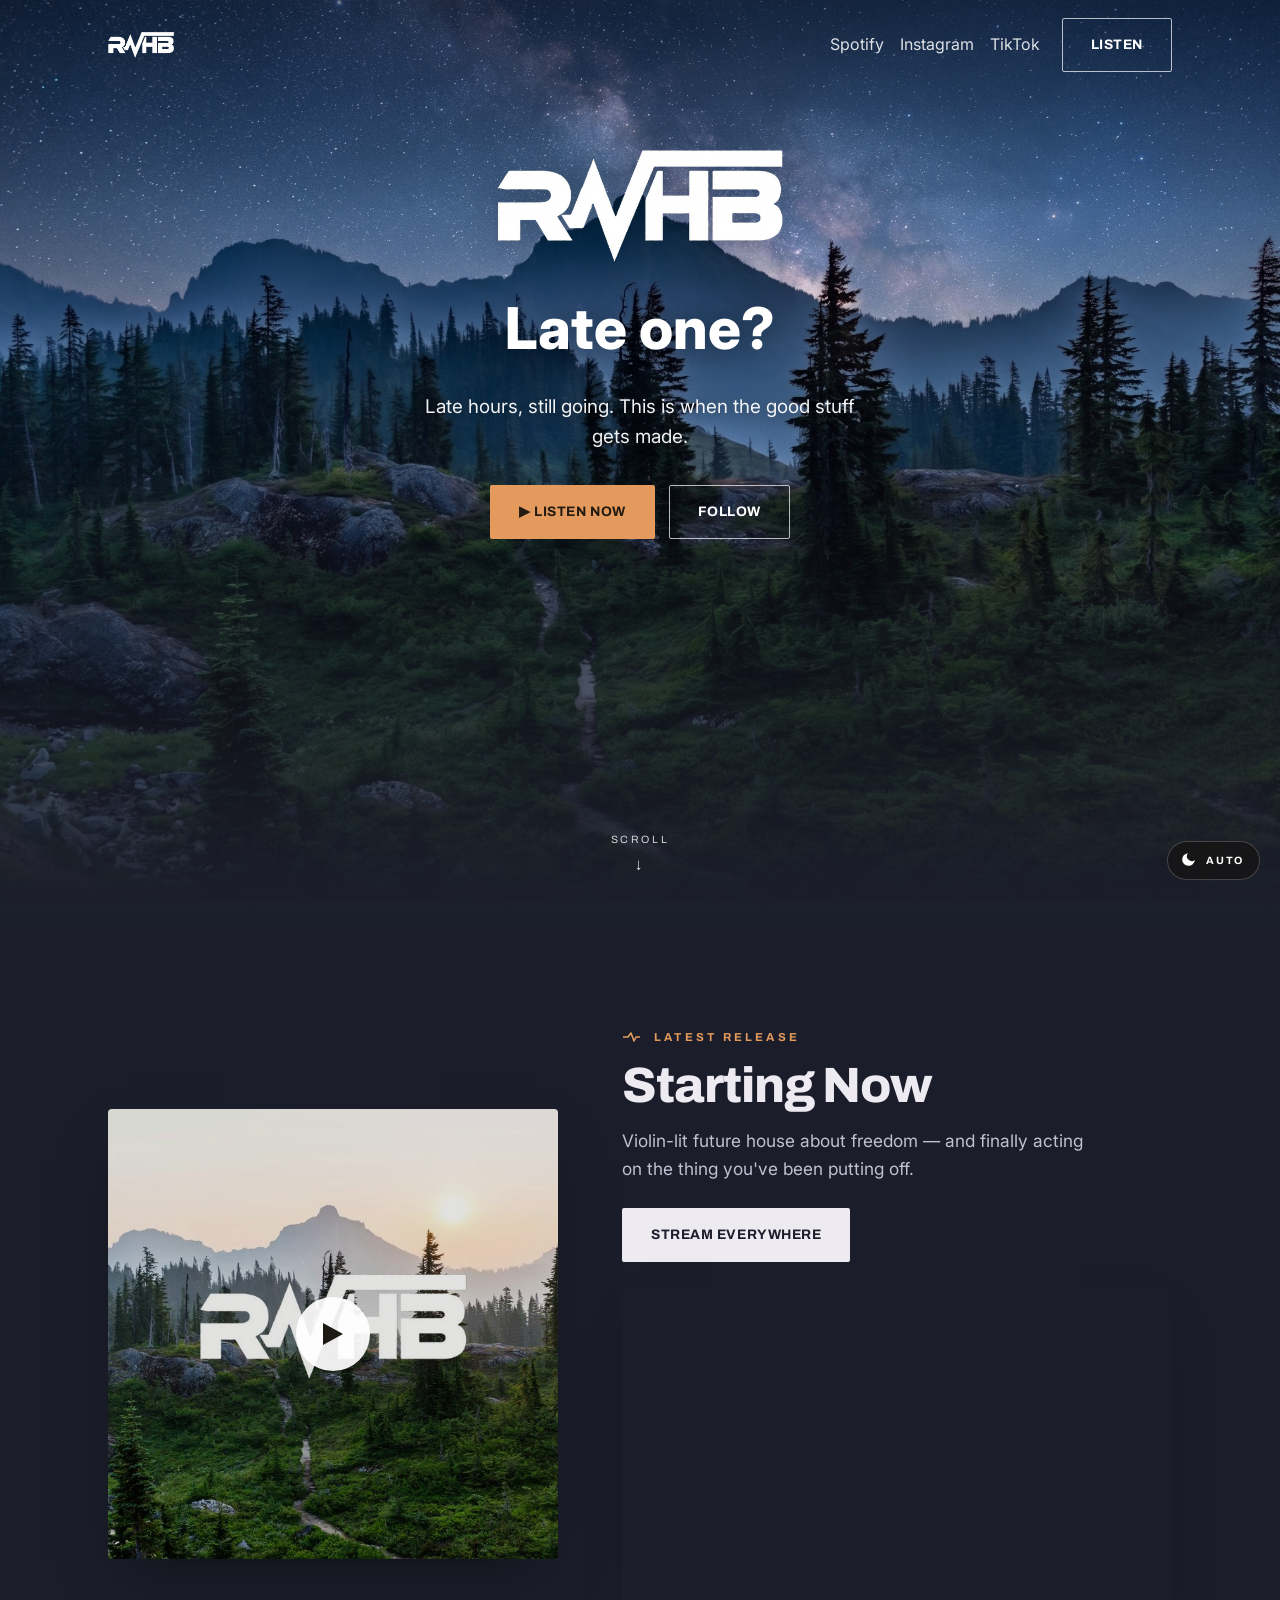
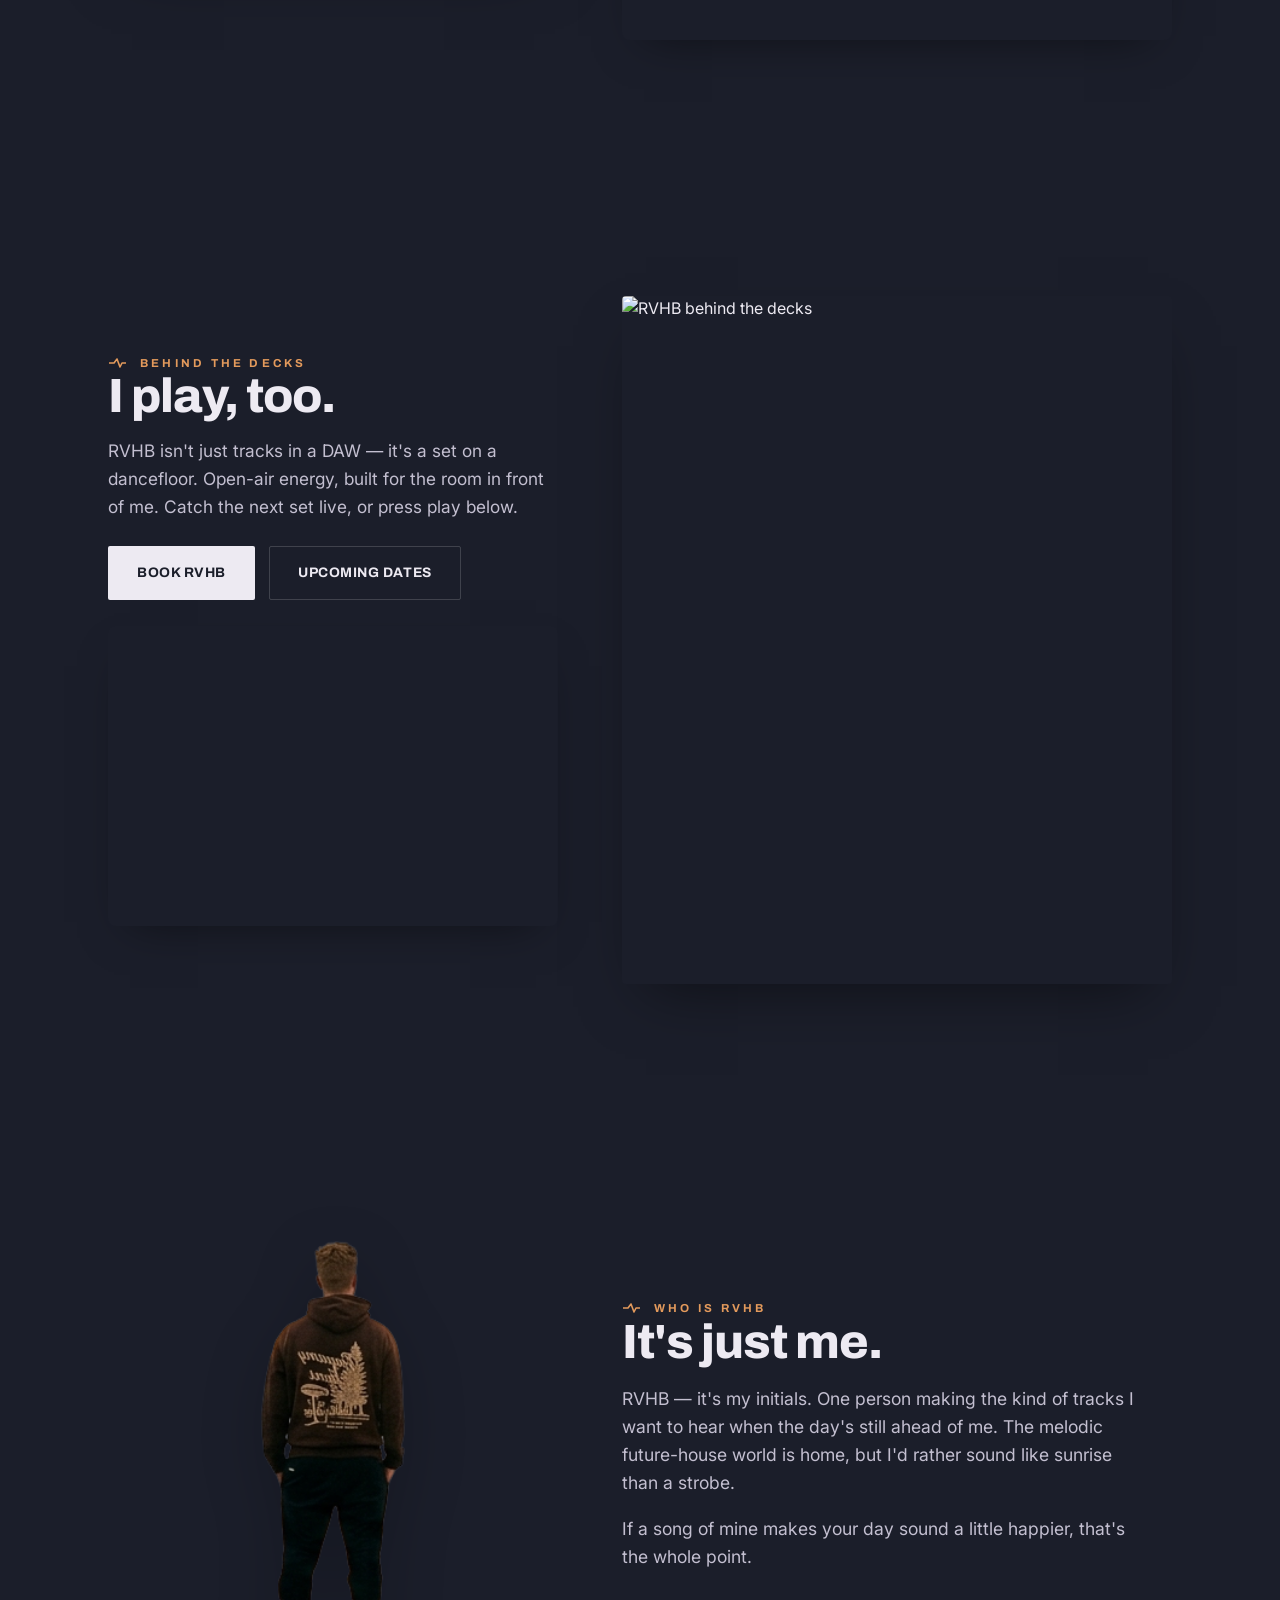
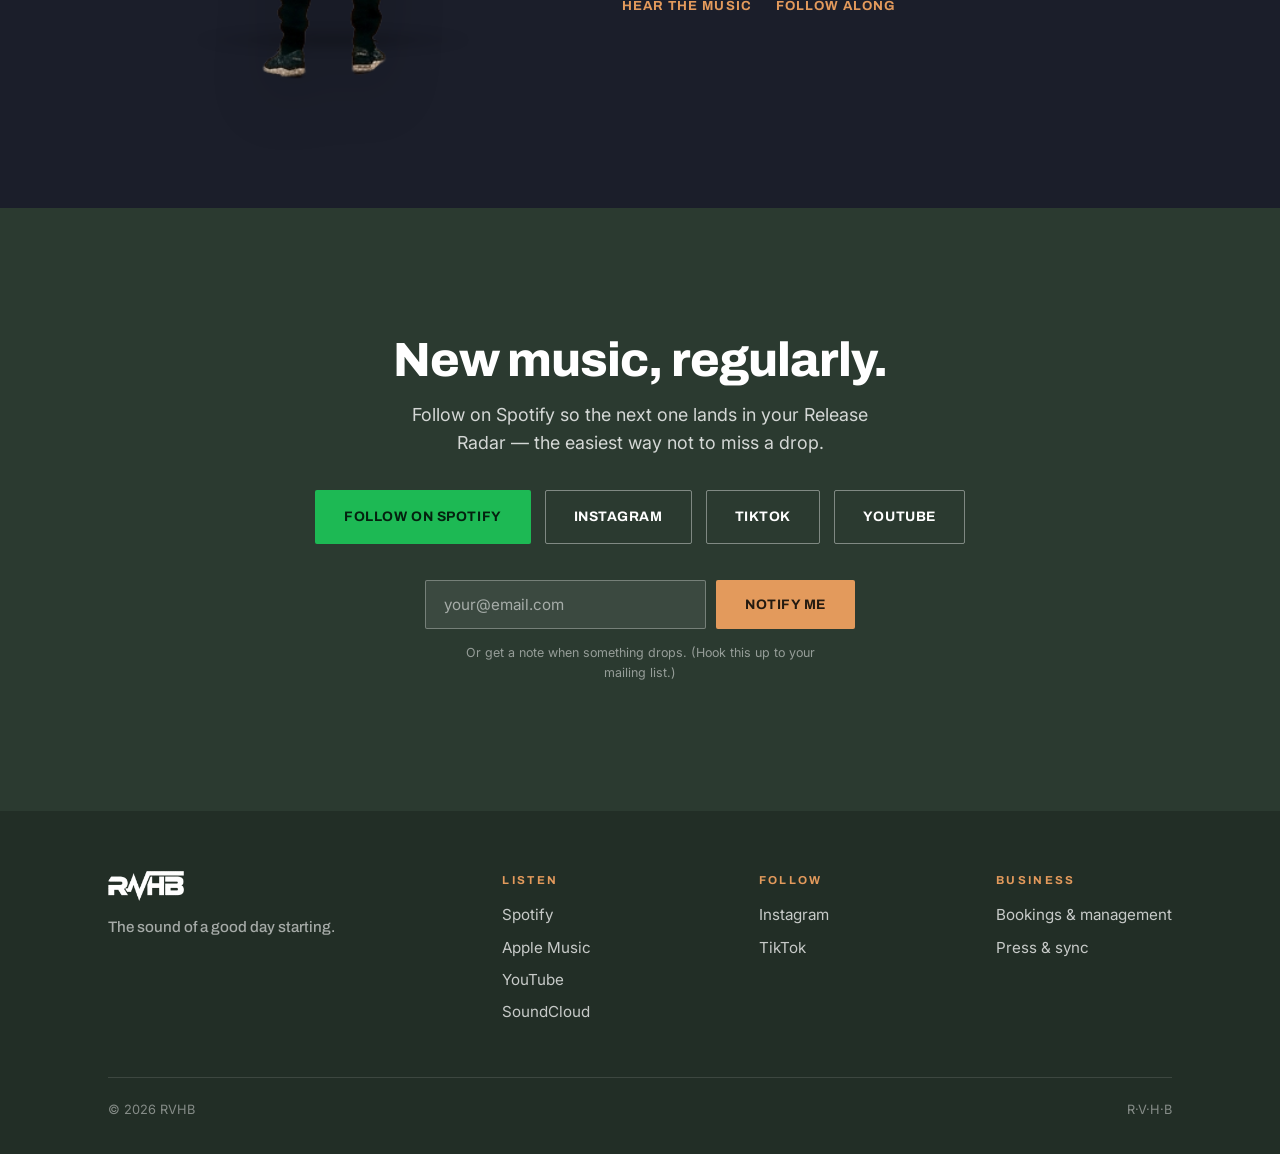
==== index.html @ 2416e00a "Update index.html" ====
<!DOCTYPE html>
<html lang="en" data-phase="morning">
<head>
<meta charset="UTF-8">
<meta name="viewport" content="width=device-width, initial-scale=1.0">
<title>RVHB — The sound of a good day starting</title>
<meta name="description" content="RVHB — bright, melodic future house. The sound of a good day starting.">
<!--
  ===========================================================================
  RVHB — time-of-day aware landing page.
  The WHOLE page (background, text, accents, panels) shifts with the visitor's
  local hour: morning / day / evening / night. Same identity, shifting light.

  >>> YOUR BACKGROUNDS <<<
  The four hero photos are plain files next to this index.html:
      bg-morning.jpg   bg-day.jpg   bg-evening.jpg   bg-night.jpg
  Just overwrite those four files with your own — no code editing needed.
  Tip: match each photo's mood to its time (morning = bright/warm ...
  night = actually dark), so the page palette fits the image.

  Manual preview: the sun/moon button (bottom-right) cycles all four states.
  ===========================================================================
-->
<link rel="preconnect" href="https://fonts.googleapis.com">
<link rel="preconnect" href="https://fonts.gstatic.com" crossorigin>
<link href="https://fonts.googleapis.com/css2?family=Archivo:wght@400;500;600;700;800;900&family=Inter:wght@400;500;600&display=swap" rel="stylesheet">
<style>
:root{
  --maxw:1120px; --ease:cubic-bezier(.2,.7,.2,1);
  --forest:#2B3A30; --forest-deep:#222E26; --white:#fff;
}
/* ===== PHASE THEME TOKENS (whole-page) ===== */
html[data-phase="morning"]{
  --bg:#F4EDE3;--bg-top:#F8E6D4;--text:#1C1812;--text-soft:#4a3f33;--muted:#6E6256;
  --accent:#DD8442;--accent-deep:#C56F30;--surface:rgba(255,255,255,.5);--border:rgba(110,98,86,.4);
  --nav-rgb:244,237,227;--hero-ov-top:rgba(15,12,10,.44);}
html[data-phase="day"]{
  --bg:#F1F2ED;--bg-top:#E7F0F2;--text:#18201C;--text-soft:#3c4a40;--muted:#5f6b62;
  --accent:#D98235;--accent-deep:#B96C28;--surface:rgba(255,255,255,.55);--border:rgba(80,100,88,.35);
  --nav-rgb:241,242,237;--hero-ov-top:rgba(12,20,24,.4);}
html[data-phase="evening"]{
  --bg:#F4E7D6;--bg-top:#F7DAC0;--text:#231811;--text-soft:#5a4433;--muted:#7a6450;
  --accent:#D5793A;--accent-deep:#B85F26;--surface:rgba(255,250,244,.5);--border:rgba(120,90,60,.4);
  --nav-rgb:244,231,214;--hero-ov-top:rgba(40,20,8,.42);}
html[data-phase="night"]{
  --bg:#1B1E2A;--bg-top:#242840;--text:#EDEAF2;--text-soft:#C3BFD0;--muted:#8F8AA0;
  --accent:#E39A5C;--accent-deep:#E39A5C;--surface:rgba(255,255,255,.06);--border:rgba(255,255,255,.16);
  --nav-rgb:22,25,36;--hero-ov-top:rgba(8,9,20,.52);}

*{box-sizing:border-box;margin:0;padding:0}
html{scroll-behavior:smooth}
body{font-family:'Inter',system-ui,sans-serif;color:var(--text);
  background:linear-gradient(180deg,var(--bg-top) 0%,var(--bg) 22%,var(--bg) 100%);
  transition:background .7s var(--ease),color .7s var(--ease);line-height:1.6;-webkit-font-smoothing:antialiased;overflow-x:hidden}
h1,h2,h3,.display{font-family:'Archivo',sans-serif;letter-spacing:-.02em;line-height:1.02;color:var(--text);transition:color .7s var(--ease)}
a{color:inherit;text-decoration:none} img{display:block;max-width:100%}
.wrap{max-width:var(--maxw);margin:0 auto;padding:0 28px}
.eyebrow{font-family:'Archivo';font-weight:700;font-size:.72rem;letter-spacing:.28em;text-transform:uppercase;
  color:var(--accent-deep);display:flex;align-items:center;gap:10px;transition:color .7s}
.eyebrow svg path{stroke:var(--accent-deep);transition:stroke .7s}
.btn{display:inline-flex;align-items:center;gap:9px;font-family:'Archivo';font-weight:700;font-size:.86rem;
  letter-spacing:.04em;text-transform:uppercase;padding:15px 28px;border-radius:2px;border:1.5px solid transparent;
  cursor:pointer;transition:.25s var(--ease);white-space:nowrap}
.btn-primary{background:var(--accent);color:#231a10}
.btn-primary:hover{background:var(--accent-deep);transform:translateY(-2px)}
.btn-ghost{background:transparent;border-color:rgba(255,255,255,.7);color:#fff}
.btn-ghost:hover{background:rgba(255,255,255,.14);border-color:#fff}
.btn-ink{background:var(--text);color:var(--bg);transition:.25s var(--ease),background .7s,color .7s}
.btn-ink:hover{transform:translateY(-2px);opacity:.9}
a:focus-visible,button:focus-visible{outline:3px solid var(--accent);outline-offset:3px}

/* NAV */
header{position:fixed;top:0;left:0;right:0;z-index:50;transition:.35s var(--ease)}
header .navwrap{max-width:var(--maxw);margin:0 auto;padding:18px 28px;display:flex;align-items:center;justify-content:space-between}
header.scrolled{background:rgba(var(--nav-rgb),.92);backdrop-filter:blur(10px);box-shadow:0 1px 0 rgba(0,0,0,.08)}
.nav-logo{height:26px;width:auto} .nav-logo.dark{display:none}
header.scrolled .nav-logo.light{display:none} header.scrolled .nav-logo.dark{display:block}
html[data-phase="night"] header.scrolled .nav-logo.light{display:block}
html[data-phase="night"] header.scrolled .nav-logo.dark{display:none}
.nav-right{display:flex;align-items:center;gap:22px}
.nav-social{display:flex;gap:16px}
.nav-social a{color:#fff;opacity:.85;transition:.2s} header.scrolled .nav-social a{color:var(--text)}
.nav-social a:hover{opacity:1;color:var(--accent)}
header.scrolled .btn-ghost{border-color:var(--text);color:var(--text)}
header.scrolled .btn-ghost:hover{background:var(--text);color:var(--bg)}

/* HERO */
.hero{position:relative;min-height:100svh;display:flex;flex-direction:column;align-items:center;justify-content:flex-start;text-align:center;overflow:hidden}
.hero-photo{position:absolute;inset:0;background-size:cover;background-position:center 46%;z-index:0;transition:opacity .6s var(--ease)}
.hero-overlay{position:absolute;inset:0;z-index:1;transition:background .7s var(--ease);
  background:linear-gradient(180deg,var(--hero-ov-top) 0%,rgba(0,0,0,.05) 24%,rgba(0,0,0,0) 50%,var(--bg) 100%)}
.hero-inner{position:relative;z-index:2;margin-top:clamp(150px,11vh,146px);padding:0 24px;transform:translateY(18px);opacity:0;animation:rise 1s var(--ease) .15s forwards}
.hero-logo{height:clamp(56px,10.5vw,112px);width:auto;margin:0 auto 20px;filter:drop-shadow(0 6px 24px rgba(0,0,0,.35))}
.greet{color:#fff;font-weight:800;font-size:clamp(1.9rem,5.4vw,3.6rem);text-shadow:0 4px 30px rgba(0,0,0,.45);max-width:18ch;margin:0 auto}
.hero h1{color:#fff;font-weight:800;font-size:clamp(1.9rem,5.4vw,3.6rem);text-shadow:0 4px 30px rgba(0,0,0,.45);max-width:18ch;margin:0 auto}
.hero p.sub{color:rgba(255,255,255,.94);font-size:clamp(1rem,1.7vw,1.18rem);margin:18px auto 0;max-width:36ch;text-shadow:0 2px 16px rgba(0,0,0,.55);min-height:1.6em;transition:opacity .4s}
.hero-cta{display:flex;gap:14px;justify-content:center;flex-wrap:wrap;margin-top:32px}
.hero .btn-primary{color:#231a10}
.scrollcue{position:absolute;bottom:26px;left:50%;transform:translateX(-50%);z-index:2;color:rgba(255,255,255,.8);font-family:'Archivo';font-size:.66rem;letter-spacing:.25em;text-transform:uppercase;display:flex;flex-direction:column;align-items:center;gap:8px;animation:bob 2.4s ease-in-out infinite}
@keyframes rise{to{transform:none;opacity:1}}
@keyframes bob{0%,100%{transform:translateX(-50%) translateY(0)}50%{transform:translateX(-50%) translateY(7px)}}

/* PHASE TOGGLE */
.phase-toggle{position:fixed;right:20px;bottom:20px;z-index:60;display:flex;align-items:center;gap:9px;background:rgba(20,18,14,.6);backdrop-filter:blur(8px);color:#fff;border:1px solid rgba(255,255,255,.2);border-radius:999px;padding:9px 15px 9px 12px;font-family:'Archivo';font-weight:700;font-size:.66rem;letter-spacing:.16em;text-transform:uppercase;cursor:pointer;transition:.25s var(--ease)}
.phase-toggle:hover{background:rgba(20,18,14,.82);transform:translateY(-2px)}
.phase-toggle svg{width:17px;height:17px}

/* SECTIONS */
.section{padding:clamp(74px,11vw,128px) 0}
.reveal{opacity:0;transform:translateY(26px);transition:.7s var(--ease)} .reveal.in{opacity:1;transform:none}
.ridge{display:block;width:160px;height:24px;margin:34px auto 0} .ridge path{fill:none;stroke:var(--accent);stroke-width:2;stroke-linejoin:round;stroke-linecap:round;transition:stroke .7s}

.split{display:grid;grid-template-columns:minmax(0,.9fr) minmax(0,1.1fr);gap:clamp(34px,5vw,64px);align-items:center}
.media{position:relative;border-radius:4px;overflow:hidden;box-shadow:0 26px 60px -24px rgba(0,0,0,.5);aspect-ratio:1}
.media img{width:100%;height:100%;object-fit:cover}
.play{position:absolute;inset:0;display:flex;align-items:center;justify-content:center;background:rgba(20,16,12,.12);transition:.3s;cursor:pointer}
.play:hover{background:rgba(20,16,12,.28)}
.play span{width:74px;height:74px;border-radius:50%;background:rgba(255,255,255,.92);display:flex;align-items:center;justify-content:center;transition:.3s}
.play:hover span{transform:scale(1.08)}
.info h3{font-weight:800;font-size:clamp(2rem,4.6vw,3.1rem);margin-top:14px}
.info h2{font-weight:800;font-size:clamp(2rem,4.4vw,3rem)}
.info .desc{color:var(--text-soft);font-size:1.08rem;margin:16px 0 26px;max-width:44ch;transition:color .7s}
.info .actions{display:flex;gap:14px;flex-wrap:wrap}
.embed{margin-top:26px;border-radius:8px;overflow:hidden;box-shadow:0 18px 44px -22px rgba(0,0,0,.5)}
.embed iframe{display:block;width:100%;border:0}

.world{text-align:center;max-width:760px;margin:0 auto}
.world h2{font-weight:800;font-size:clamp(2rem,5vw,3.4rem);margin:16px 0 22px}
.world p{font-size:clamp(1.05rem,1.9vw,1.3rem);color:var(--text-soft);max-width:54ch;margin:0 auto;transition:color .7s}

.about-fig{position:relative;display:flex;justify-content:center}
.about-fig::after{content:"";position:absolute;bottom:6%;left:50%;transform:translateX(-50%);width:62%;height:26px;background:radial-gradient(ellipse,rgba(0,0,0,.22),transparent 70%);filter:blur(4px)}
.about-fig img{height:clamp(300px,40vw,440px);width:auto;position:relative;z-index:1;filter:drop-shadow(0 18px 30px rgba(0,0,0,.2))}
.about-text h2{font-weight:800;font-size:clamp(2rem,4.4vw,3rem)}
.about-text p{color:var(--text-soft);font-size:1.1rem;margin-top:18px;max-width:48ch;transition:color .7s}
.inline-links{margin-top:24px;display:flex;gap:24px;font-family:'Archivo';font-weight:700;font-size:.82rem;text-transform:uppercase;letter-spacing:.08em}
.inline-links a{color:var(--accent-deep);border-bottom:2px solid transparent;padding-bottom:2px;transition:.2s}
.inline-links a:hover{border-color:var(--accent-deep)}

.follow{background:var(--forest);color:#fff;text-align:center}
.follow h2{color:#fff;font-weight:800;font-size:clamp(2rem,4.6vw,3rem)}
.follow p{color:rgba(255,255,255,.8);font-size:1.12rem;margin:16px auto 0;max-width:44ch}
.follow-row{display:flex;gap:14px;justify-content:center;flex-wrap:wrap;margin-top:32px}
.btn-spotify{background:#1DB954;color:#04210f}.btn-spotify:hover{background:#1ed760;transform:translateY(-2px)}
.btn-social{background:transparent;border:1.5px solid rgba(255,255,255,.4);color:#fff}.btn-social:hover{border-color:#fff;background:rgba(255,255,255,.1)}
.emailform{display:flex;gap:10px;max-width:430px;margin:36px auto 0;flex-wrap:wrap;justify-content:center}
.emailform input{flex:1;min-width:200px;padding:14px 18px;border-radius:2px;border:1.5px solid rgba(255,255,255,.3);background:rgba(255,255,255,.08);color:#fff;font-family:'Inter';font-size:.95rem}
.emailform input::placeholder{color:rgba(255,255,255,.55)}.emailform input:focus{outline:none;border-color:var(--accent)}
.follow .note{font-size:.78rem;color:rgba(255,255,255,.5);margin-top:14px}

footer{background:var(--forest-deep);color:rgba(255,255,255,.82);padding:60px 0 34px}
.foot-grid{display:flex;justify-content:space-between;gap:40px;flex-wrap:wrap;align-items:flex-start}
.foot-brand img{height:30px;margin-bottom:14px}.foot-brand p{font-family:'Archivo';font-weight:500;color:rgba(255,255,255,.6);font-size:.95rem}
.foot-col h4{font-family:'Archivo';font-weight:700;font-size:.72rem;letter-spacing:.2em;text-transform:uppercase;color:var(--accent);margin-bottom:14px}
.foot-col a{display:block;color:rgba(255,255,255,.75);margin-bottom:8px;font-size:.95rem;transition:.2s}.foot-col a:hover{color:#fff}
.foot-bottom{border-top:1px solid rgba(255,255,255,.12);margin-top:44px;padding-top:22px;display:flex;justify-content:space-between;flex-wrap:wrap;gap:12px;font-size:.8rem;color:rgba(255,255,255,.45)}

@media(max-width:820px){
  .nav-social{display:none}
  .split{grid-template-columns:1fr}
  .split.rev .info{order:2}
  .about-fig{order:-1}
  .info,.about-text{text-align:center}
  .info .desc,.about-text p{margin-left:auto;margin-right:auto}
  .info .actions,.inline-links{justify-content:center}
}
@media(prefers-reduced-motion:reduce)}
</style>
</head>
<body>

<header id="hdr"><div class="navwrap">
  <a href="#top" aria-label="RVHB home">
    <img class="nav-logo light" src="[data-uri]" alt="RVHB"><img class="nav-logo dark" src="[data-uri]" alt="RVHB">
  </a>
  <div class="nav-right">
    <nav class="nav-social" aria-label="Social links">
      <a href="https://open.spotify.com/artist/0bMv0OXtDCBtVpHFiZMqld">Spotify</a>
      <a href="https://www.instagram.com/djrobbe_/">Instagram</a>
      <a href="https://www.tiktok.com/@djrobbe_">TikTok</a>
    </nav>
    <a class="btn btn-ghost" href="#listen">Listen</a>
  </div>
</div></header>

<section class="hero" id="top">
  <div class="hero-photo" id="heroPhoto"></div>
  <div class="hero-overlay"></div>
  <div class="hero-inner">
    <img class="hero-logo" src="[data-uri]" alt="RVHB">
    <div class="greet" id="greet">Good morning</div>
    <p class="sub" id="subline">The day's wide open. Let's start it right.</p>
    <div class="hero-cta">
      <a class="btn btn-primary" href="#listen">▶ Listen now</a>
      <a class="btn btn-ghost" href="#follow">Follow</a>
    </div>
  </div>
  <div class="scrollcue">Scroll<span aria-hidden="true">↓</span></div>
</section>

<button class="phase-toggle" id="phaseToggle" aria-label="Change time of day"><span id="phaseIcon"></span><span id="phaseLabel">Auto</span></button>

<!-- LATEST RELEASE -->
<section class="section" id="listen"><div class="wrap"><div class="split reveal">
  <div class="media">
    <img src="[data-uri]" alt="RVHB — Starting Now cover art">
    <a class="play" href="https://ditto.fm/starting-now" aria-label="Play Starting Now"><span><svg width="24" height="26" viewBox="0 0 24 26"><path d="M2 2l20 11L2 24z" fill="#1C1812"/></svg></span></a>
  </div>
  <div class="info">
    <div class="eyebrow"><svg width="22" height="12" viewBox="0 0 22 12"><path d="M1 6h5l3-4 3 8 2-4h4" fill="none" stroke-width="1.6" stroke-linejoin="round"/></svg>Latest release</div>
    <h3>Starting Now</h3>
    <p class="desc">Violin-lit future house about freedom — and finally acting on the thing you've been putting off.</p>
    <div class="actions"><a class="btn btn-ink" href="https://ditto.fm/starting-now">Stream everywhere</a></div>
    <div class="embed"><iframe style="border-radius:12px" src="https://open.spotify.com/embed/album/7bTIP7k50ZcNQt1xaBJwYv?utm_source=generator" height="352" allow="autoplay;clipboard-write;encrypted-media;fullscreen;picture-in-picture" loading="lazy"></iframe></div>
  </div>
</div></div></section>

<!-- BEHIND THE DECKS -->
<section class="section" id="live"><div class="wrap"><div class="split rev reveal">
  <div class="info">
    <div class="eyebrow"><svg width="22" height="12" viewBox="0 0 22 12"><path d="M1 6h5l3-4 3 8 2-4h4" fill="none" stroke-width="1.6" stroke-linejoin="round"/></svg>Behind the decks</div>
    <h2>I play, too.</h2>
    <p class="desc">RVHB isn't just tracks in a DAW — it's a set on a dancefloor. Open-air energy, built for the room in front of me. Catch the next set live, or press play below.</p>
    <div class="actions">
      <a class="btn btn-ink" href="mailto:vhb.robbe@gmail.com?subject=Booking%20RVHB">Book RVHB</a>
      <a class="btn" style="border-color:var(--border);color:var(--text)" href="#">Upcoming dates</a>
    </div>
    <div class="embed" style="margin-top:26px"><iframe width="100%" height="300" scrolling="no" frameborder="no" src="https://w.soundcloud.com/player/?url=https%3A//api.soundcloud.com/tracks/2050395472&color=%23dd8442&auto_play=false&hide_related=true&show_comments=false&show_user=true&show_reposts=false&show_teaser=true&visual=true" loading="lazy"></iframe></div>
  </div>
  <div class="media" style="aspect-ratio:4/5;align-self:stretch"><img src="https://djrobbe.be/setup.jpg" alt="RVHB behind the decks"></div>
</div></div></section>

<!-- ABOUT -->
<section class="section" id="about"><div class="wrap"><div class="split reveal">
  <div class="about-fig"><img src="[data-uri]" alt="RVHB"></div>
  <div class="about-text">
    <div class="eyebrow"><svg width="22" height="12" viewBox="0 0 22 12"><path d="M1 6h5l3-4 3 8 2-4h4" fill="none" stroke-width="1.6" stroke-linejoin="round"/></svg>Who is RVHB</div>
    <h2 style="margin:0">It's just me.</h2>
    <p>RVHB — it's my initials. One person making the kind of tracks I want to hear when the day's still ahead of me. The melodic future-house world is home, but I'd rather sound like sunrise than a strobe.</p>
    <p>If a song of mine makes your day sound a little happier, that's the whole point.</p>
    <div class="inline-links"><a href="#listen">Hear the music</a><a href="#follow">Follow along</a></div>
  </div>
</div></div></section>

<!-- FOLLOW -->
<section class="section follow" id="follow"><div class="wrap"><div class="reveal">
  <h2>New music, regularly.</h2>
  <p>Follow on Spotify so the next one lands in your Release Radar — the easiest way not to miss a drop.</p>
  <div class="follow-row">
    <a class="btn btn-spotify" href="https://open.spotify.com/artist/0bMv0OXtDCBtVpHFiZMqld">Follow on Spotify</a>
    <a class="btn btn-social" href="https://www.instagram.com/djrobbe_/">Instagram</a>
    <a class="btn btn-social" href="https://www.tiktok.com/@djrobbe_">TikTok</a>
    <a class="btn btn-social" href="https://www.youtube.com/@RVHB_music">YouTube</a>
  </div>
  <!-- EDIT:EMAIL — hook up to Mailchimp/ConvertKit -->
  <form class="emailform" onsubmit="return false">
    <input type="email" placeholder="your@email.com" aria-label="Email address">
    <button class="btn btn-primary" type="submit">Notify me</button>
  </form>
  <p class="note">Or get a note when something drops. (Hook this up to your mailing list.)</p>
</div></div></section>

<footer><div class="wrap">
  <div class="foot-grid">
    <div class="foot-brand"><img src="[data-uri]" alt="RVHB"><p>The sound of a good day starting.</p></div>
    <div class="foot-col"><h4>Listen</h4><a href="https://open.spotify.com/artist/0bMv0OXtDCBtVpHFiZMqld">Spotify</a><a href="#">Apple Music</a><a href="https://www.youtube.com/@RVHB_music">YouTube</a><a href="https://soundcloud.com/user-978792980">SoundCloud</a></div>
    <div class="foot-col"><h4>Follow</h4><a href="https://www.instagram.com/djrobbe_/">Instagram</a><a href="https://www.tiktok.com/@djrobbe_">TikTok</a></div>
    <div class="foot-col"><h4>Business</h4><a href="mailto:vhb.robbe@gmail.com">Bookings &amp; management</a><a href="mailto:vhb.robbe@gmail.com">Press &amp; sync</a></div>
  </div>
  <div class="foot-bottom"><span>&copy; 2026 RVHB</span><span>R&middot;V&middot;H&middot;B</span></div>
</div></footer>

<script>
/* >>> swap these for your own files if you rename them; defaults sit next to index.html <<< */
const BG={morning:"assets/bg-morning.jpg",day:"assets/bg-day.png",evening:"assets/bg-evening.png",night:"assets/bg-night.png"};
const COPY={
  morning:{greet:"Good morning", line:"The day's wide open. Let's start it right."},
  day:    {greet:"Good afternoon",line:"Right in the thick of it — keep the momentum going."},
  evening:{greet:"Good evening",  line:"Golden hour. The day's not done yet."},
  night:  {greet:"Late one?",     line:"Late hours, still going. This is when the good stuff gets made."}
};
const SUN='<svg viewBox="0 0 24 24" fill="none" stroke="currentColor" stroke-width="2" stroke-linecap="round"><circle cx="12" cy="12" r="4"/><path d="M12 2v2M12 20v2M2 12h2M20 12h2M4.9 4.9l1.4 1.4M17.7 17.7l1.4 1.4M19.1 4.9l-1.4 1.4M6.3 17.7l-1.4 1.4"/></svg>';
const MOON='<svg viewBox="0 0 24 24" fill="currentColor"><path d="M21 12.8A9 9 0 1111.2 3a7 7 0 009.8 9.8z"/></svg>';
function phaseFromHour(h){ if(h>=5&&h<11)return'morning'; if(h>=11&&h<17)return'day'; if(h>=17&&h<21)return'evening'; return'night'; }
const photo=document.getElementById('heroPhoto'),greet=document.getElementById('greet'),sub=document.getElementById('subline'),
      icon=document.getElementById('phaseIcon'),label=document.getElementById('phaseLabel'),root=document.documentElement;
let first=true;
function apply(phase){
  root.setAttribute('data-phase',phase);
  const set=()=>{photo.style.backgroundImage=`url(${BG[phase]})`;greet.textContent=COPY[phase].greet;sub.textContent=COPY[phase].line;};
  if(first){set();photo.style.opacity=1;first=false;}
  else{greet.style.opacity=0;sub.style.opacity=0;photo.style.opacity=0;
    setTimeout(()=>{set();photo.style.opacity=1;greet.style.opacity=.92;sub.style.opacity=1;},300);}
  icon.innerHTML=(phase==='night')?MOON:SUN;
}
const ORDER=['auto','morning','day','evening','night']; let mode='auto';
function render(){const p=(mode==='auto')?phaseFromHour(new Date().getHours()):mode;apply(p);
  label.textContent=(mode==='auto')?'Auto':mode.charAt(0).toUpperCase()+mode.slice(1);}
document.getElementById('phaseToggle').addEventListener('click',()=>{mode=ORDER[(ORDER.indexOf(mode)+1)%ORDER.length];render();});
render();
const hdr=document.getElementById('hdr');const onS=()=>hdr.classList.toggle('scrolled',scrollY>60);onS();addEventListener('scroll',onS,{passive:true});
const io=new IntersectionObserver(es=>es.forEach(e=>{if(e.isIntersecting){e.target.classList.add('in');io.unobserve(e.target);}}),{threshold:.15});
document.querySelectorAll('.reveal').forEach(el=>io.observe(el));
</script>
</body>
</html>
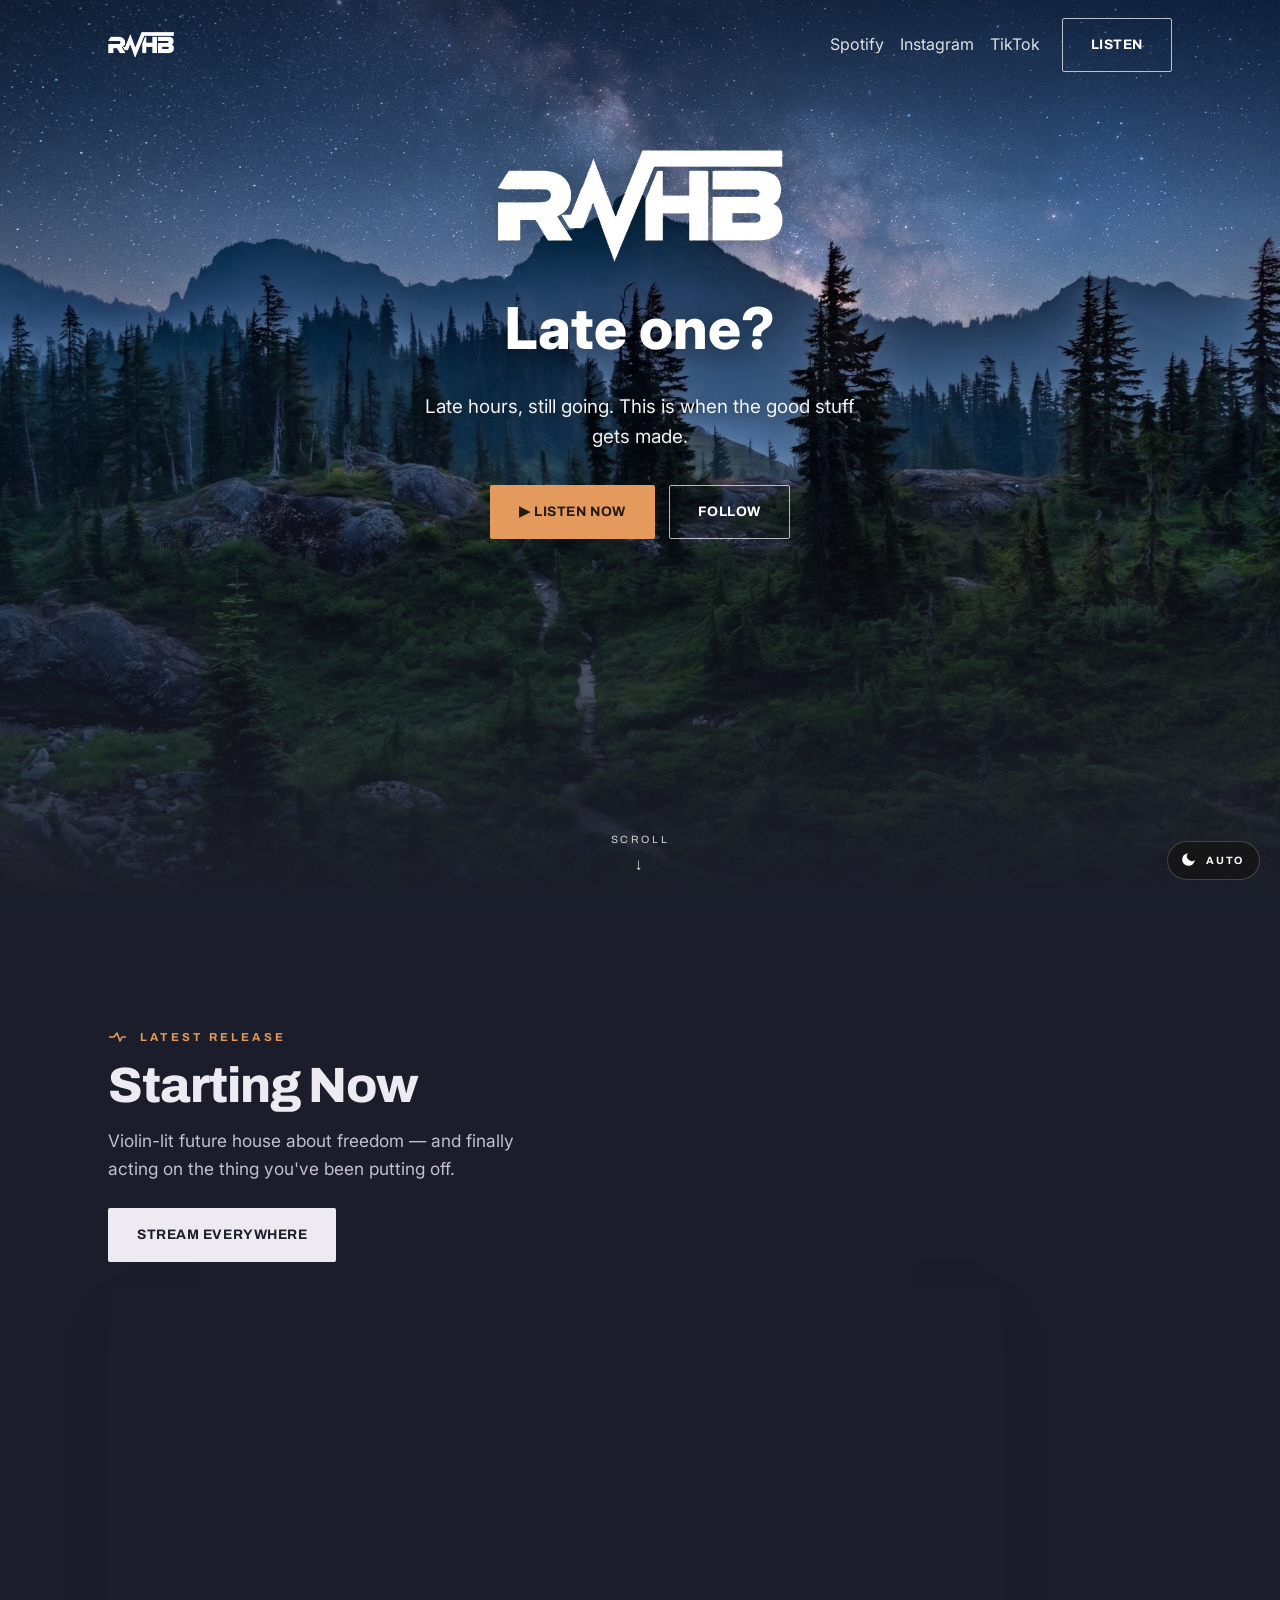
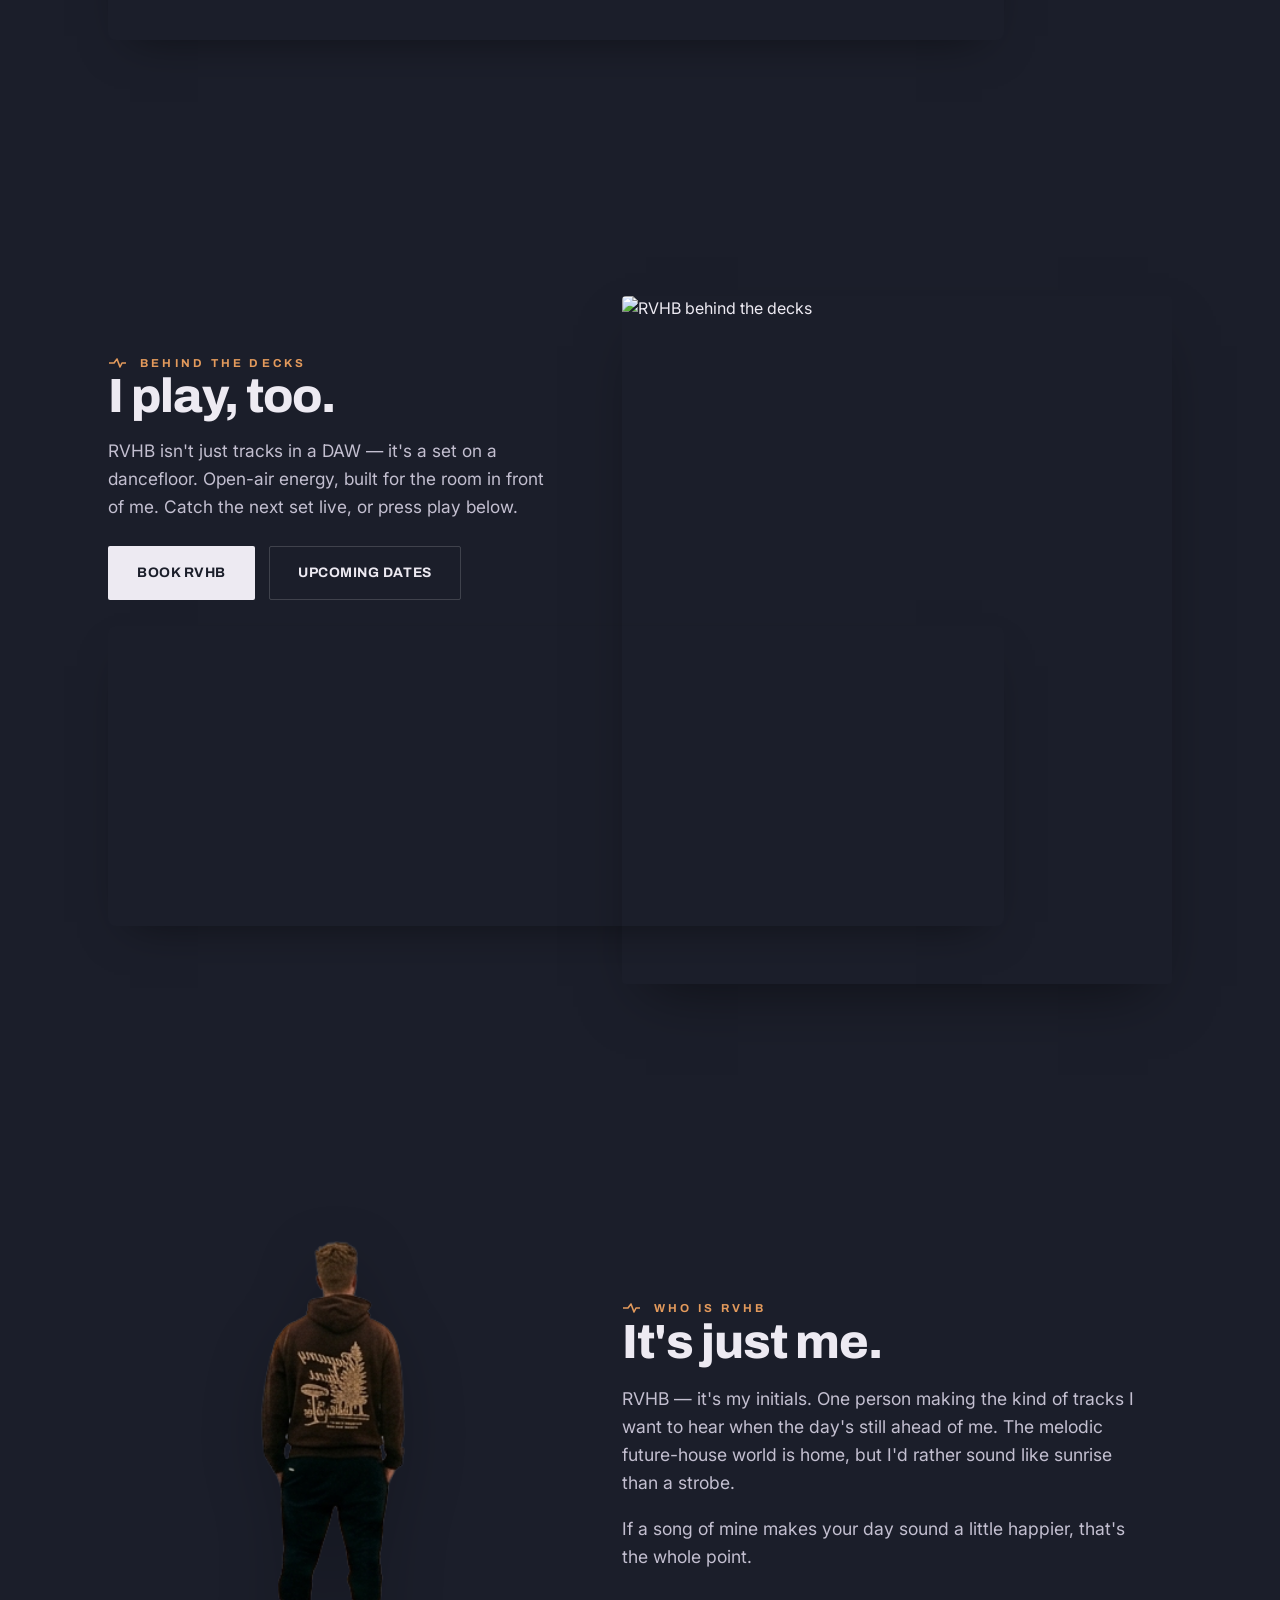
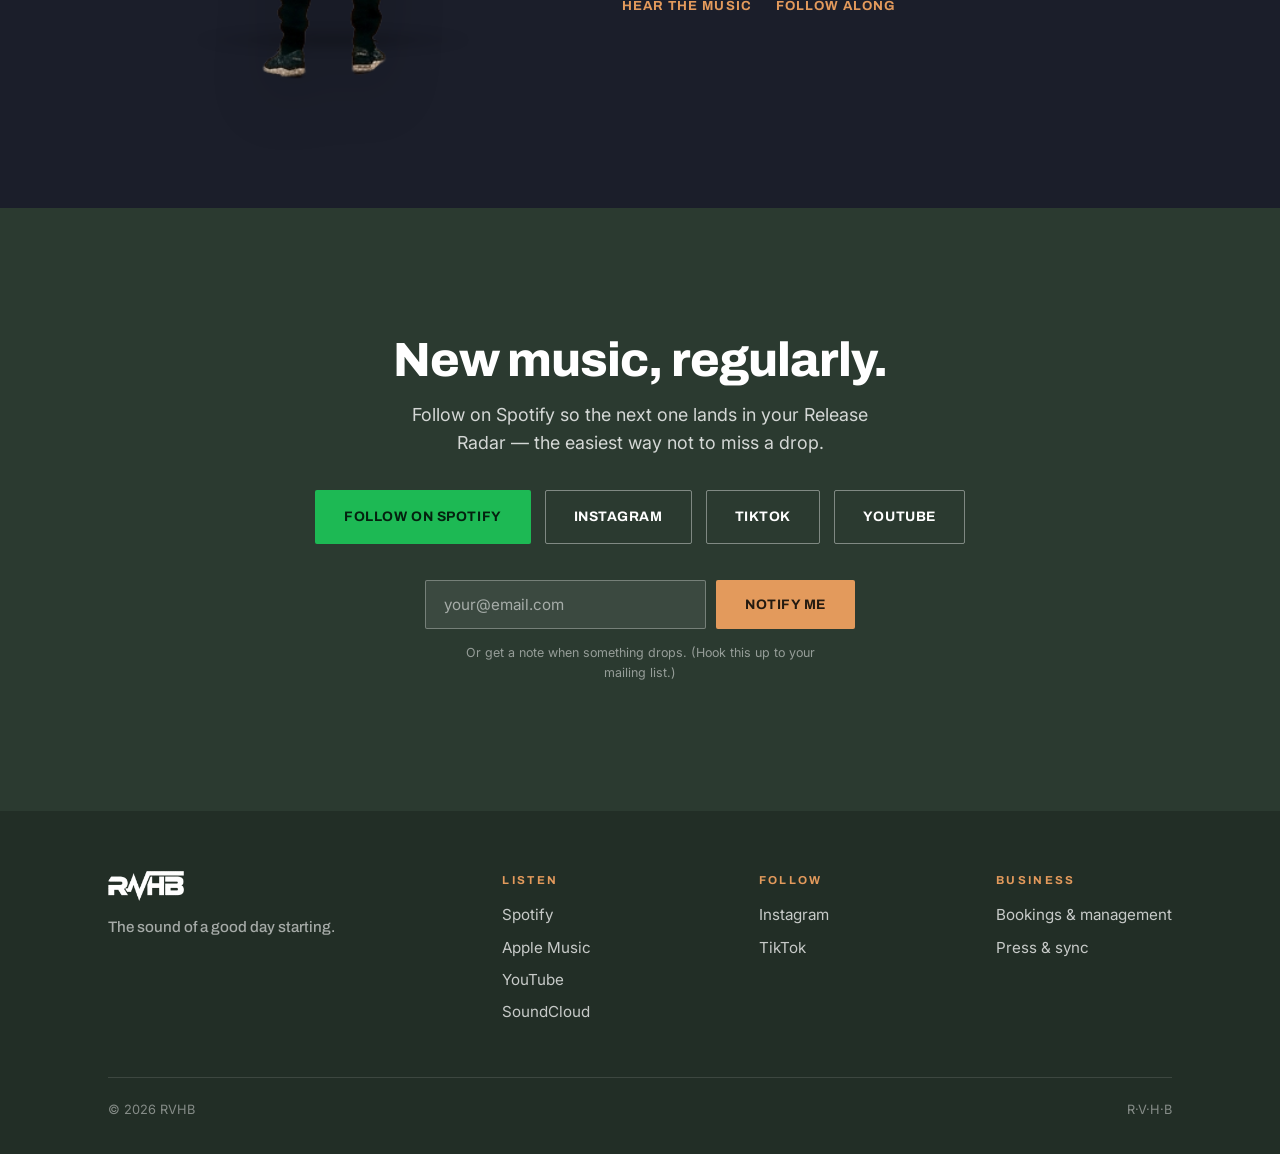
==== commit 81f112a7: "Update index.html" ====
--- a/index.html
+++ b/index.html
@@ -121,7 +121,7 @@
 .info h2{font-weight:800;font-size:clamp(2rem,4.4vw,3rem)}
 .info .desc{color:var(--text-soft);font-size:1.08rem;margin:16px 0 26px;max-width:44ch;transition:color .7s}
 .info .actions{display:flex;gap:14px;flex-wrap:wrap}
-.embed{margin-top:26px;border-radius:8px;overflow:hidden;box-shadow:0 18px 44px -22px rgba(0,0,0,.5)}
+.embed{margin-top:26px;border-radius:8px;overflow:hidden;width:70vw;box-shadow:0 18px 44px -22px rgba(0,0,0,.5)}
 .embed iframe{display:block;width:100%;border:0}
 
 .world{text-align:center;max-width:760px;margin:0 auto}
@@ -195,6 +195,142 @@
       <a class="btn btn-ghost" href="#follow">Follow</a>
     </div>
   </div>
+<title>DJ Robbe - Follow</title>
+<style>
+  /* === STYLING VOOR DE FOLLOW KNOP === */
+  .follow-btn {
+    background-color: #1DB954; /* Spotify groen als voorbeeld */
+    color: white;
+    padding: 15px 30px;
+    font-size: 18px;
+    font-weight: bold;
+    border: none;
+    border-radius: 8px;
+    cursor: pointer;
+    transition: background-color 0.3s ease;
+  }
+
+  .follow-btn:hover {
+    background-color: #179643;
+  }
+
+  /* === STYLING VOOR DE POP-UP (MODAL) === */
+  .modal {
+    display: none; /* Standaard verborgen */
+    position: fixed;
+    z-index: 1000;
+    left: 0;
+    top: 0;
+    width: 100%;
+    height: 100%;
+    background-color: rgba(0, 0, 0, 0.7); /* Donkere, doorzichtige achtergrond */
+  }
+
+  /* Het witte venster in het midden */
+  .modal-content {
+    background-color: #f9f9f9;
+    margin: 15% auto; /* 15% van boven, automatisch gecentreerd */
+    padding: 30px;
+    border-radius: 12px;
+    width: 90%;
+    max-width: 400px;
+    text-align: center;
+    font-family: Arial, sans-serif;
+    position: relative;
+  }
+
+  /* Het sluit-kruisje */
+  .close-btn {
+    color: #aaa;
+    position: absolute;
+    top: 15px;
+    right: 20px;
+    font-size: 28px;
+    font-weight: bold;
+    cursor: pointer;
+  }
+
+  .close-btn:hover,
+  .close-btn:focus {
+    color: black;
+    text-decoration: none;
+  }
+
+  /* === STYLING VOOR DE SOCIAL MEDIA KNOPPEN === */
+  .social-links {
+    display: flex;
+    flex-direction: column;
+    gap: 15px;
+    margin-top: 20px;
+  }
+
+  .social-link {
+    text-decoration: none;
+    color: white;
+    padding: 12px;
+    border-radius: 6px;
+    font-weight: bold;
+    font-size: 16px;
+    transition: opacity 0.3s;
+  }
+
+  .social-link:hover {
+    opacity: 0.8;
+  }
+
+  /* Kleuren per platform */
+  .instagram { background: linear-gradient(45deg, #f09433 0%, #e6683c 25%, #dc2743 50%, #cc2366 75%, #bc1888 100%); }
+  .YouTube { background-color: #1877F2; }
+  .tiktok { background-color: #000000; }
+  .spotify { background-color: #1DB954; }
+  .soundcloud { background-color: #ff5500; }
+
+</style>
+<div>
+
+  <button id="openModalBtn" class="follow-btn">Follow DJ Robbe</button>
+
+  <div id="followModal" class="modal">
+    <div class="modal-content">
+      <span class="close-btn" id="closeModalBtn">&times;</span>
+      <h2>Follow DJ Robbe!</h2>
+      <p>Choose your platform:</p>
+      
+      <div class="social-links">
+        <a href="https://www.instagram.com/djrobbe_/" target="_blank" class="social-link instagram">Instagram</a>
+        <a href="https://www.youtube.com/@RVHB_music" target="_blank" class="social-link tiktok">TikTok</a>
+        <a href="https://open.spotify.com/artist/0bMv0OXtDCBtVpHFiZMqld?si=Kh6LRElkT0--Rv4CsZAiMw" target="_blank" class="social-link spotify">Spotify</a>
+        <a href="https://soundcloud.com/rvhb" target="_blank" class="social-link soundcloud">SoundCloud</a>
+        <a href="https://www.youtube.com/@RVHB_music" target="_blank" class="social-link YouTube">YouTube</a>
+      </div>
+    </div>
+  </div>
+
+  <script>
+    // Elementen ophalen
+    const modal = document.getElementById("followModal");
+    const openBtn = document.getElementById("openModalBtn");
+    const closeBtn = document.getElementById("closeModalBtn");
+
+    // Open de modal als er op de Follow-knop wordt geklikt
+    openBtn.onclick = function() {
+      modal.style.display = "block";
+    }
+
+    // Sluit de modal als er op het kruisje (x) wordt geklikt
+    closeBtn.onclick = function() {
+      modal.style.display = "none";
+    }
+
+    // Sluit de modal als er ergens buiten het witte venster wordt geklikt
+    window.onclick = function(event) {
+      if (event.target == modal) {
+        modal.style.display = "none";
+      }
+    }
+  </script>
+
+</div>
   <div class="scrollcue">Scroll<span aria-hidden="true">↓</span></div>
 </section>
 
@@ -202,10 +338,6 @@
 
 <!-- LATEST RELEASE -->
 <section class="section" id="listen"><div class="wrap"><div class="split reveal">
-  <div class="media">
-    <img src="[data-uri]" alt="RVHB — Starting Now cover art">
-    <a class="play" href="https://ditto.fm/starting-now" aria-label="Play Starting Now"><span><svg width="24" height="26" viewBox="0 0 24 26"><path d="M2 2l20 11L2 24z" fill="#1C1812"/></svg></span></a>
-  </div>
   <div class="info">
     <div class="eyebrow"><svg width="22" height="12" viewBox="0 0 22 12"><path d="M1 6h5l3-4 3 8 2-4h4" fill="none" stroke-width="1.6" stroke-linejoin="round"/></svg>Latest release</div>
     <h3>Starting Now</h3>
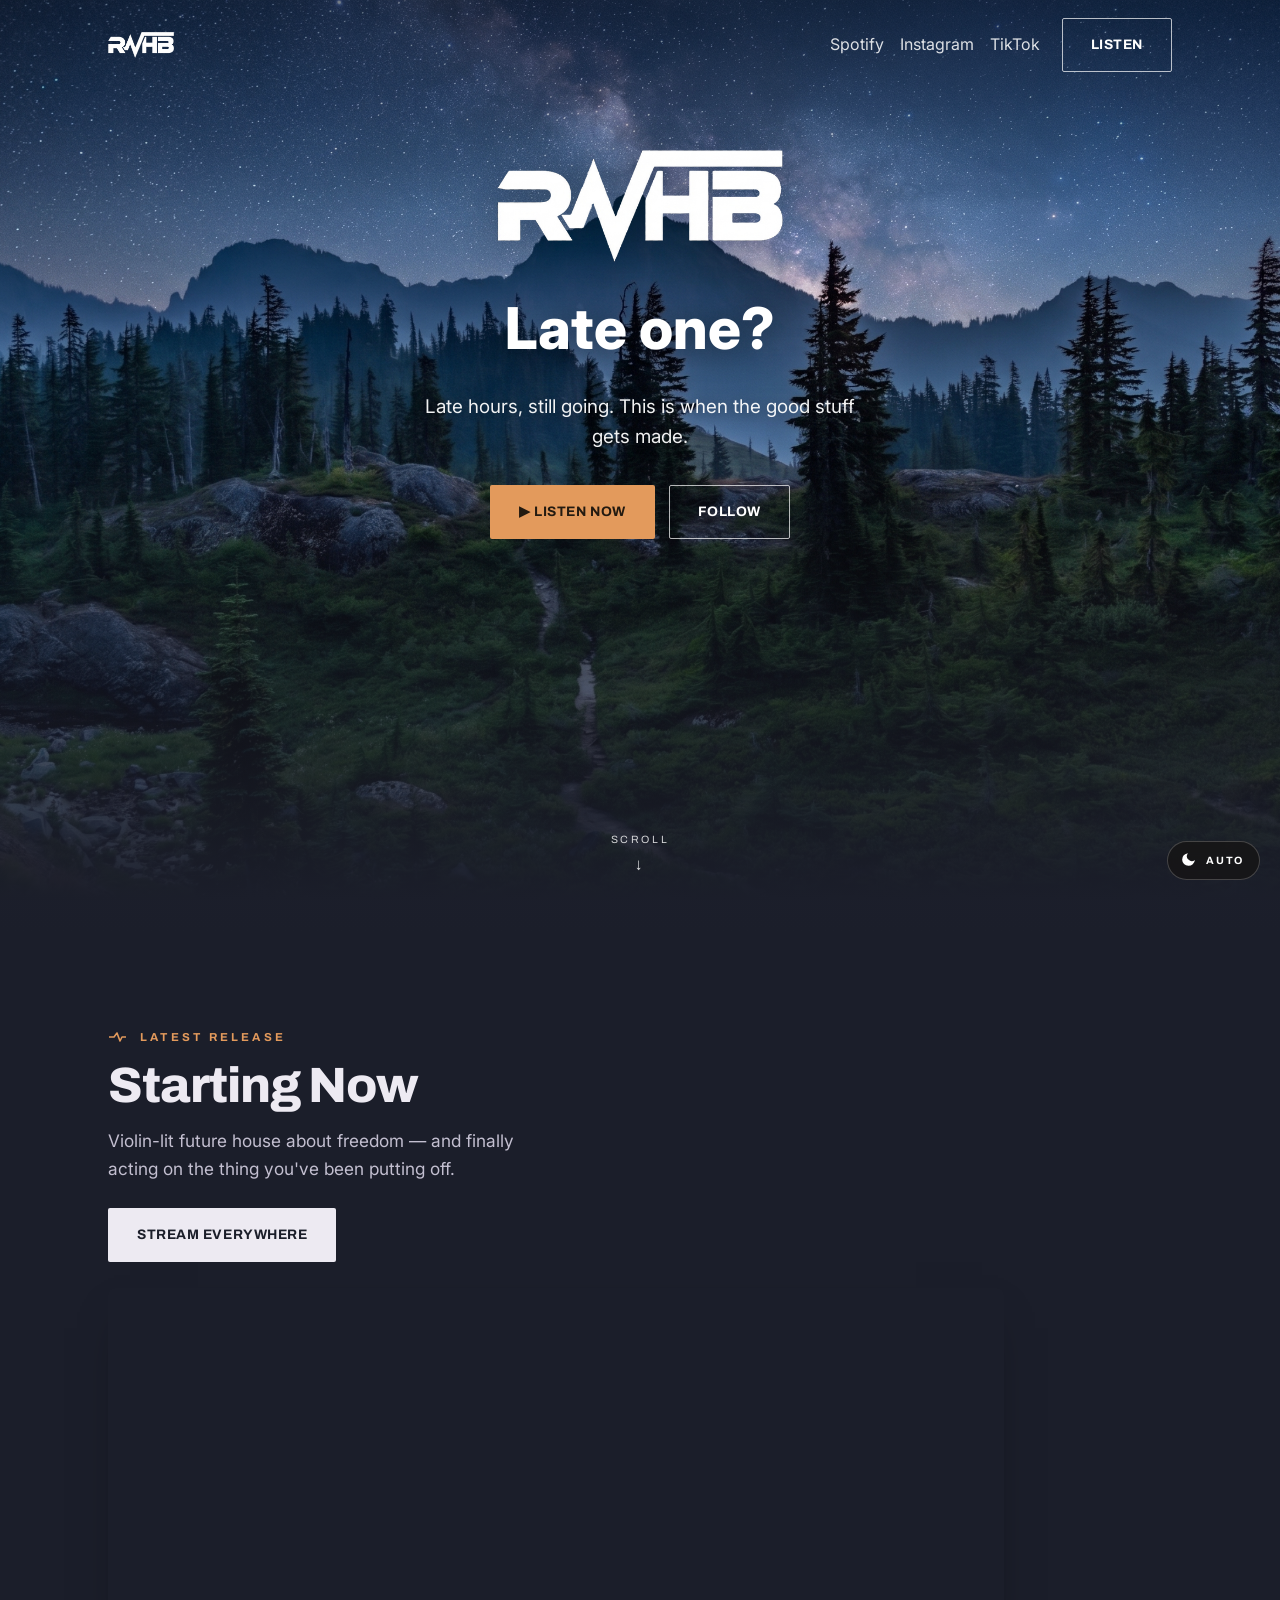
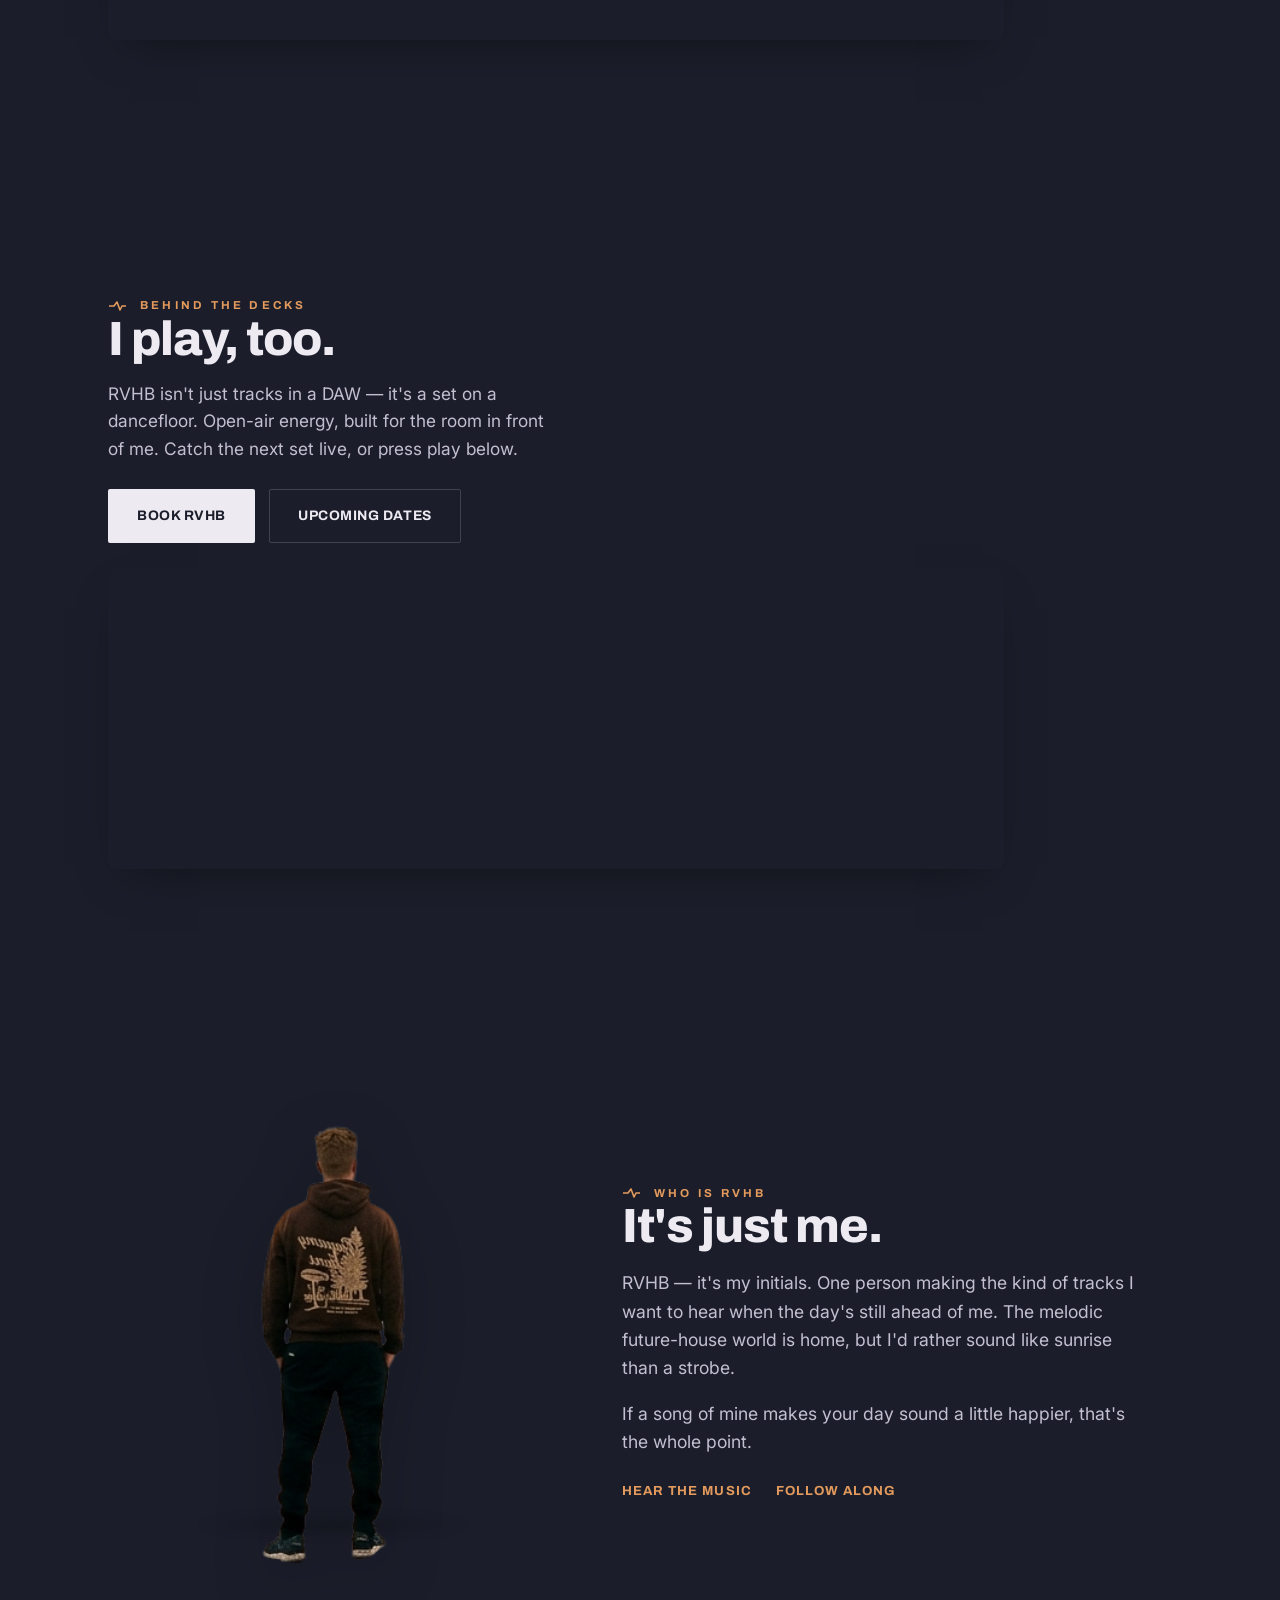
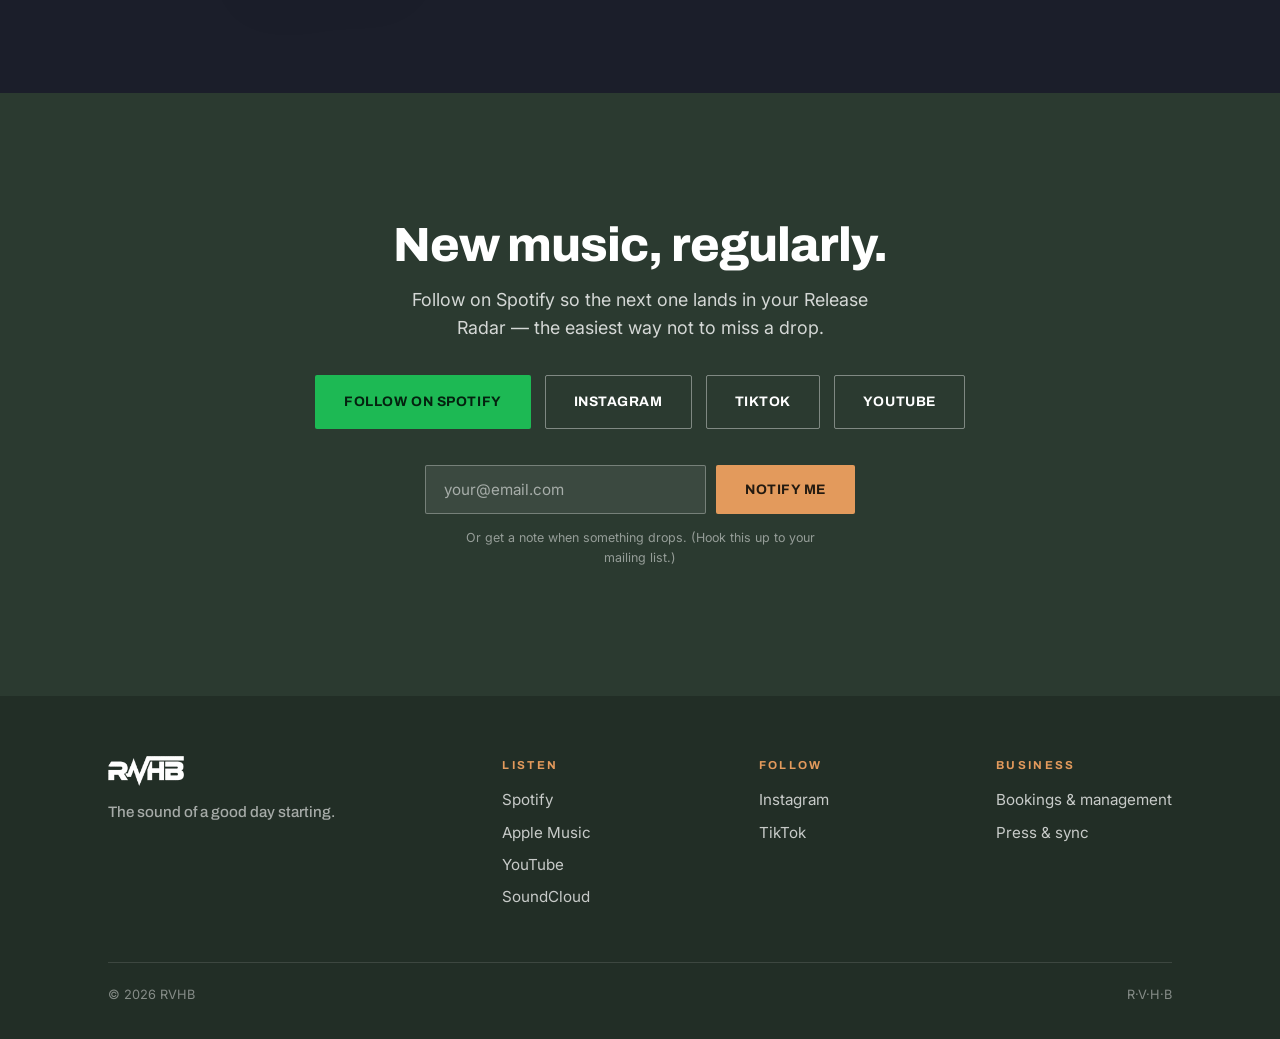
==== commit 042a9ae9: "Update index.html" ====
--- a/index.html
+++ b/index.html
@@ -195,140 +195,6 @@
       <a class="btn btn-ghost" href="#follow">Follow</a>
     </div>
   </div>
-<title>DJ Robbe - Follow</title>
-<style>
-  /* === STYLING VOOR DE FOLLOW KNOP === */
-  .follow-btn {
-    background-color: #1DB954; /* Spotify groen als voorbeeld */
-    color: white;
-    padding: 15px 30px;
-    font-size: 18px;
-    font-weight: bold;
-    border: none;
-    border-radius: 8px;
-    cursor: pointer;
-    transition: background-color 0.3s ease;
-  }
-
-  .follow-btn:hover {
-    background-color: #179643;
-  }
-
-  /* === STYLING VOOR DE POP-UP (MODAL) === */
-  .modal {
-    display: none; /* Standaard verborgen */
-    position: fixed;
-    z-index: 1000;
-    left: 0;
-    top: 0;
-    width: 100%;
-    height: 100%;
-    background-color: rgba(0, 0, 0, 0.7); /* Donkere, doorzichtige achtergrond */
-  }
-
-  /* Het witte venster in het midden */
-  .modal-content {
-    background-color: #f9f9f9;
-    margin: 15% auto; /* 15% van boven, automatisch gecentreerd */
-    padding: 30px;
-    border-radius: 12px;
-    width: 90%;
-    max-width: 400px;
-    text-align: center;
-    font-family: Arial, sans-serif;
-    position: relative;
-  }
-
-  /* Het sluit-kruisje */
-  .close-btn {
-    color: #aaa;
-    position: absolute;
-    top: 15px;
-    right: 20px;
-    font-size: 28px;
-    font-weight: bold;
-    cursor: pointer;
-  }
-
-  .close-btn:hover,
-  .close-btn:focus {
-    color: black;
-    text-decoration: none;
-  }
-
-  /* === STYLING VOOR DE SOCIAL MEDIA KNOPPEN === */
-  .social-links {
-    display: flex;
-    flex-direction: column;
-    gap: 15px;
-    margin-top: 20px;
-  }
-
-  .social-link {
-    text-decoration: none;
-    color: white;
-    padding: 12px;
-    border-radius: 6px;
-    font-weight: bold;
-    font-size: 16px;
-    transition: opacity 0.3s;
-  }
-
-  .social-link:hover {
-    opacity: 0.8;
-  }
-
-  /* Kleuren per platform */
-  .instagram { background: linear-gradient(45deg, #f09433 0%, #e6683c 25%, #dc2743 50%, #cc2366 75%, #bc1888 100%); }
-  .YouTube { background-color: #1877F2; }
-  .tiktok { background-color: #000000; }
-  .spotify { background-color: #1DB954; }
-  .soundcloud { background-color: #ff5500; }
-
-</style>
-<div>
-
-  <button id="openModalBtn" class="follow-btn">Follow DJ Robbe</button>
-
-  <div id="followModal" class="modal">
-    <div class="modal-content">
-      <span class="close-btn" id="closeModalBtn">&times;</span>
-      <h2>Follow DJ Robbe!</h2>
-      <p>Choose your platform:</p>
-      
-      <div class="social-links">
-        <a href="https://www.instagram.com/djrobbe_/" target="_blank" class="social-link instagram">Instagram</a>
-        <a href="https://www.youtube.com/@RVHB_music" target="_blank" class="social-link tiktok">TikTok</a>
-        <a href="https://open.spotify.com/artist/0bMv0OXtDCBtVpHFiZMqld?si=Kh6LRElkT0--Rv4CsZAiMw" target="_blank" class="social-link spotify">Spotify</a>
-        <a href="https://soundcloud.com/rvhb" target="_blank" class="social-link soundcloud">SoundCloud</a>
-        <a href="https://www.youtube.com/@RVHB_music" target="_blank" class="social-link YouTube">YouTube</a>
-      </div>
-    </div>
-  </div>
-
-  <script>
-    // Elementen ophalen
-    const modal = document.getElementById("followModal");
-    const openBtn = document.getElementById("openModalBtn");
-    const closeBtn = document.getElementById("closeModalBtn");
-
-    // Open de modal als er op de Follow-knop wordt geklikt
-    openBtn.onclick = function() {
-      modal.style.display = "block";
-    }
-
-    // Sluit de modal als er op het kruisje (x) wordt geklikt
-    closeBtn.onclick = function() {
-      modal.style.display = "none";
-    }
-
-    // Sluit de modal als er ergens buiten het witte venster wordt geklikt
-    window.onclick = function(event) {
-      if (event.target == modal) {
-        modal.style.display = "none";
-      }
-    }
-  </script>
 
 </div>
   <div class="scrollcue">Scroll<span aria-hidden="true">↓</span></div>
@@ -359,7 +225,6 @@
     </div>
     <div class="embed" style="margin-top:26px"><iframe width="100%" height="300" scrolling="no" frameborder="no" src="https://w.soundcloud.com/player/?url=https%3A//api.soundcloud.com/tracks/2050395472&color=%23dd8442&auto_play=false&hide_related=true&show_comments=false&show_user=true&show_reposts=false&show_teaser=true&visual=true" loading="lazy"></iframe></div>
   </div>
-  <div class="media" style="aspect-ratio:4/5;align-self:stretch"><img src="https://djrobbe.be/setup.jpg" alt="RVHB behind the decks"></div>
 </div></div></section>
 
 <!-- ABOUT -->
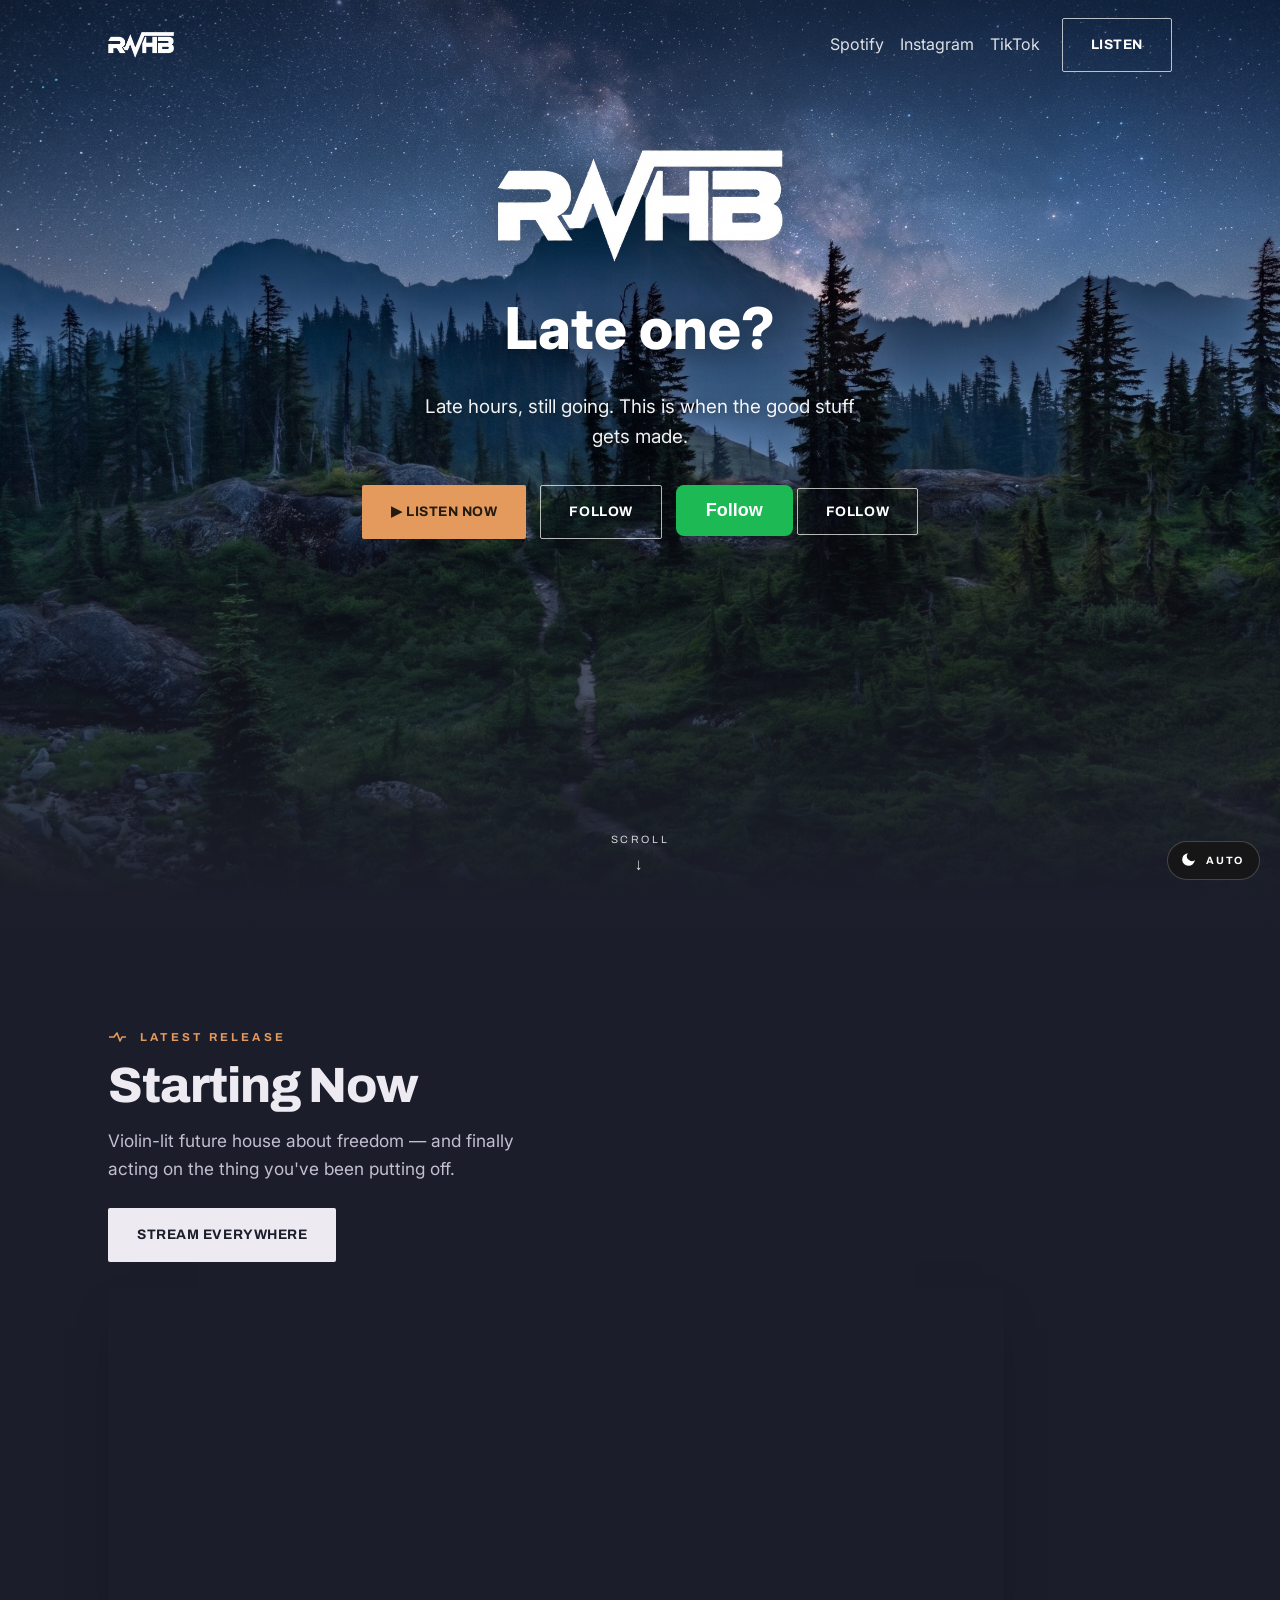
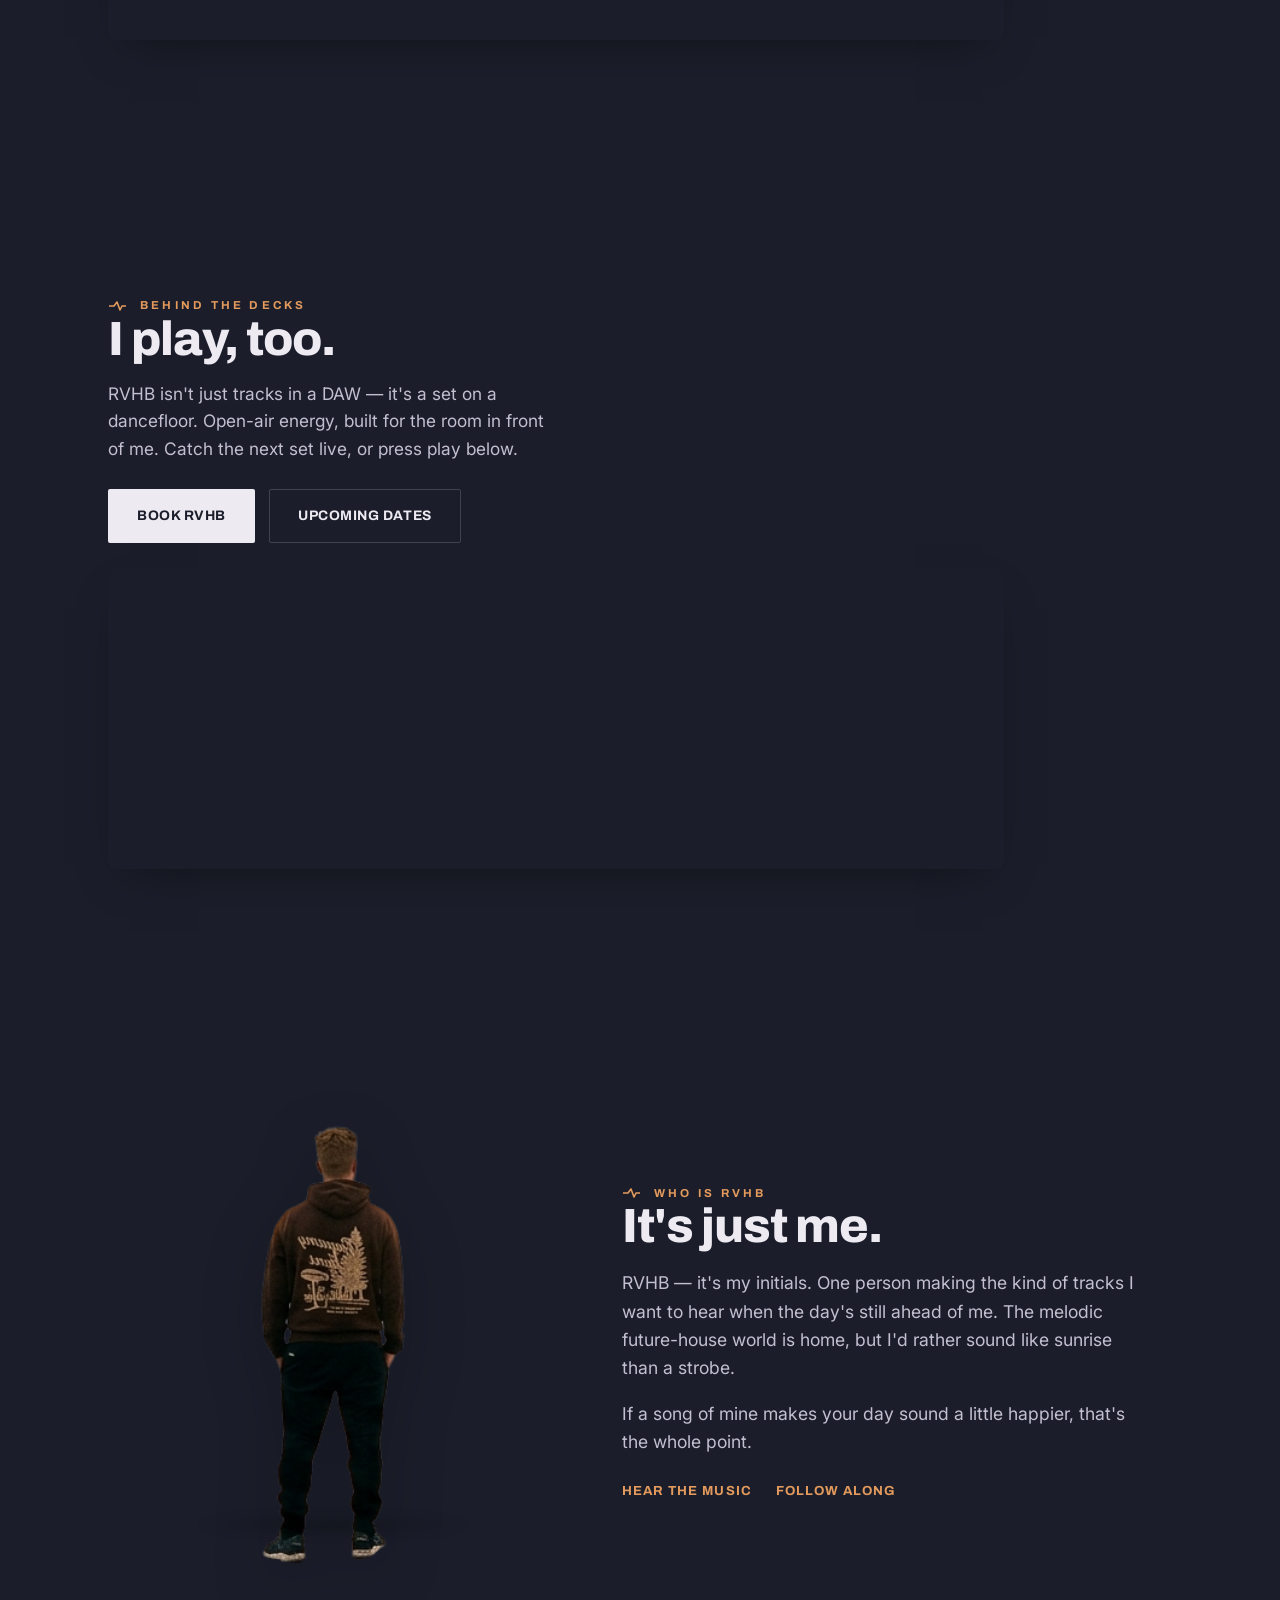
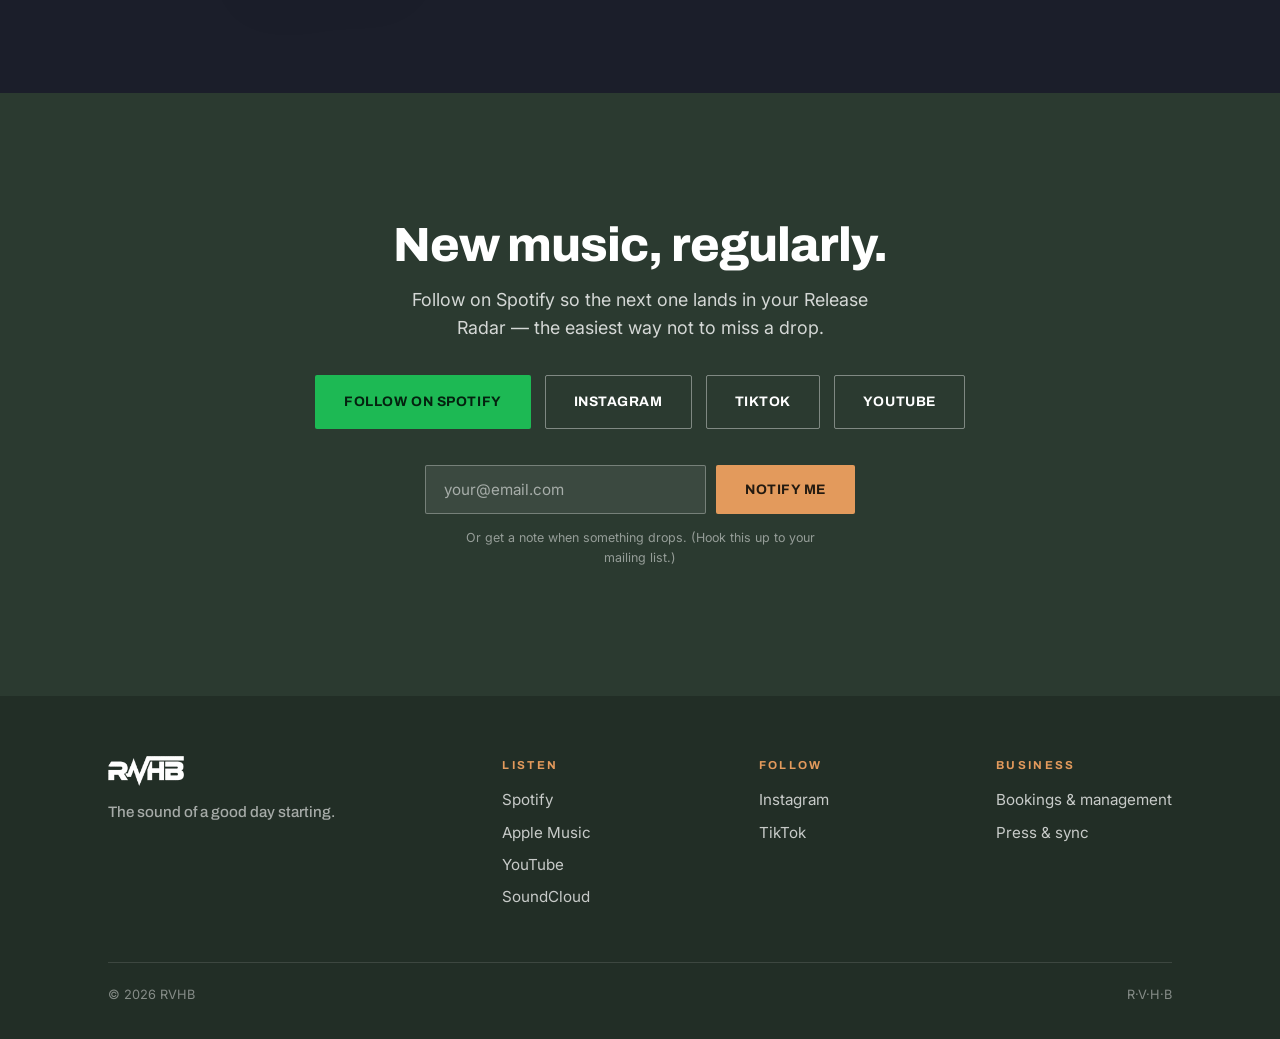
==== commit b0444a4a: "Update index.html" ====
--- a/index.html
+++ b/index.html
@@ -193,6 +193,143 @@
     <div class="hero-cta">
       <a class="btn btn-primary" href="#listen">▶ Listen now</a>
       <a class="btn btn-ghost" href="#follow">Follow</a>
+
+<style>
+  /* === STYLING VOOR DE FOLLOW KNOP === */
+  .follow-btn {
+    background-color: #1DB954; /* Spotify groen als voorbeeld */
+    color: white;
+    padding: 15px 30px;
+    font-size: 18px;
+    font-weight: bold;
+    border: none;
+    border-radius: 8px;
+    cursor: pointer;
+    transition: background-color 0.3s ease;
+  }
+
+  .follow-btn:hover {
+    background-color: #179643;
+  }
+
+  /* === STYLING VOOR DE POP-UP (MODAL) === */
+  .modal {
+    display: none; /* Standaard verborgen */
+    position: fixed;
+    z-index: 1000;
+    left: 0;
+    top: 0;
+    width: 100%;
+    height: 100%;
+    background-color: rgba(0, 0, 0, 0.7); /* Donkere, doorzichtige achtergrond */
+  }
+
+  /* Het witte venster in het midden */
+  .modal-content {
+    background-color: #f9f9f9;
+    margin: 15% auto; /* 15% van boven, automatisch gecentreerd */
+    padding: 30px;
+    border-radius: 12px;
+    width: 90%;
+    max-width: 400px;
+    text-align: center;
+    font-family: Arial, sans-serif;
+    position: relative;
+  }
+
+  /* Het sluit-kruisje */
+  .close-btn {
+    color: #aaa;
+    position: absolute;
+    top: 15px;
+    right: 20px;
+    font-size: 28px;
+    font-weight: bold;
+    cursor: pointer;
+  }
+
+  .close-btn:hover,
+  .close-btn:focus {
+    color: black;
+    text-decoration: none;
+  }
+
+  /* === STYLING VOOR DE SOCIAL MEDIA KNOPPEN === */
+  .social-links {
+    display: flex;
+    flex-direction: column;
+    gap: 15px;
+    margin-top: 20px;
+  }
+
+  .social-link {
+    text-decoration: none;
+    color: white;
+    padding: 12px;
+    border-radius: 6px;
+    font-weight: bold;
+    font-size: 16px;
+    transition: opacity 0.3s;
+  }
+
+  .social-link:hover {
+    opacity: 0.8;
+  }
+
+  /* Kleuren per platform */
+  .instagram { background: linear-gradient(45deg, #f09433 0%, #e6683c 25%, #dc2743 50%, #cc2366 75%, #bc1888 100%); }
+  .facebook { background-color: #1877F2; }
+  .tiktok { background-color: #000000; }
+  .spotify { background-color: #1DB954; }
+  .soundcloud { background-color: #ff5500; }
+
+</style>
+<div>
+
+  <button id="openModalBtn" class="follow-btn">Follow</button>
+  <button id="openModalBtn" class="btn btn-ghost">Follow</button>
+
+
+  <div id="followModal" class="modal">
+    <div class="modal-content">
+      <span class="close-btn" id="closeModalBtn">&times;</span>
+      <h2>Follow DJ Robbe!</h2>
+      <p>Choose your platform:</p>
+      
+      <div class="social-links">
+        <a href="https://www.instagram.com/djrobbe_/" target="_blank" class="social-link instagram">Instagram</a>
+        <a href="https://www.tiktok.com/@djrobbe_" target="_blank" class="social-link tiktok">TikTok</a>
+        <a href="https://open.spotify.com/artist/0bMv0OXtDCBtVpHFiZMqld" target="_blank" class="social-link spotify">Spotify</a>
+        <a href="https://soundcloud.com/rvhb" target="_blank" class="social-link soundcloud">SoundCloud</a>
+      </div>
+    </div>
+  </div>
+
+  <script>
+    // Elementen ophalen
+    const modal = document.getElementById("followModal");
+    const openBtn = document.getElementById("openModalBtn");
+    const closeBtn = document.getElementById("closeModalBtn");
+
+    // Open de modal als er op de Follow-knop wordt geklikt
+    openBtn.onclick = function() {
+      modal.style.display = "block";
+    }
+
+    // Sluit de modal als er op het kruisje (x) wordt geklikt
+    closeBtn.onclick = function() {
+      modal.style.display = "none";
+    }
+
+    // Sluit de modal als er ergens buiten het witte venster wordt geklikt
+    window.onclick = function(event) {
+      if (event.target == modal) {
+        modal.style.display = "none";
+      }
+    }
+  </script>
+
+</div>
     </div>
   </div>
 
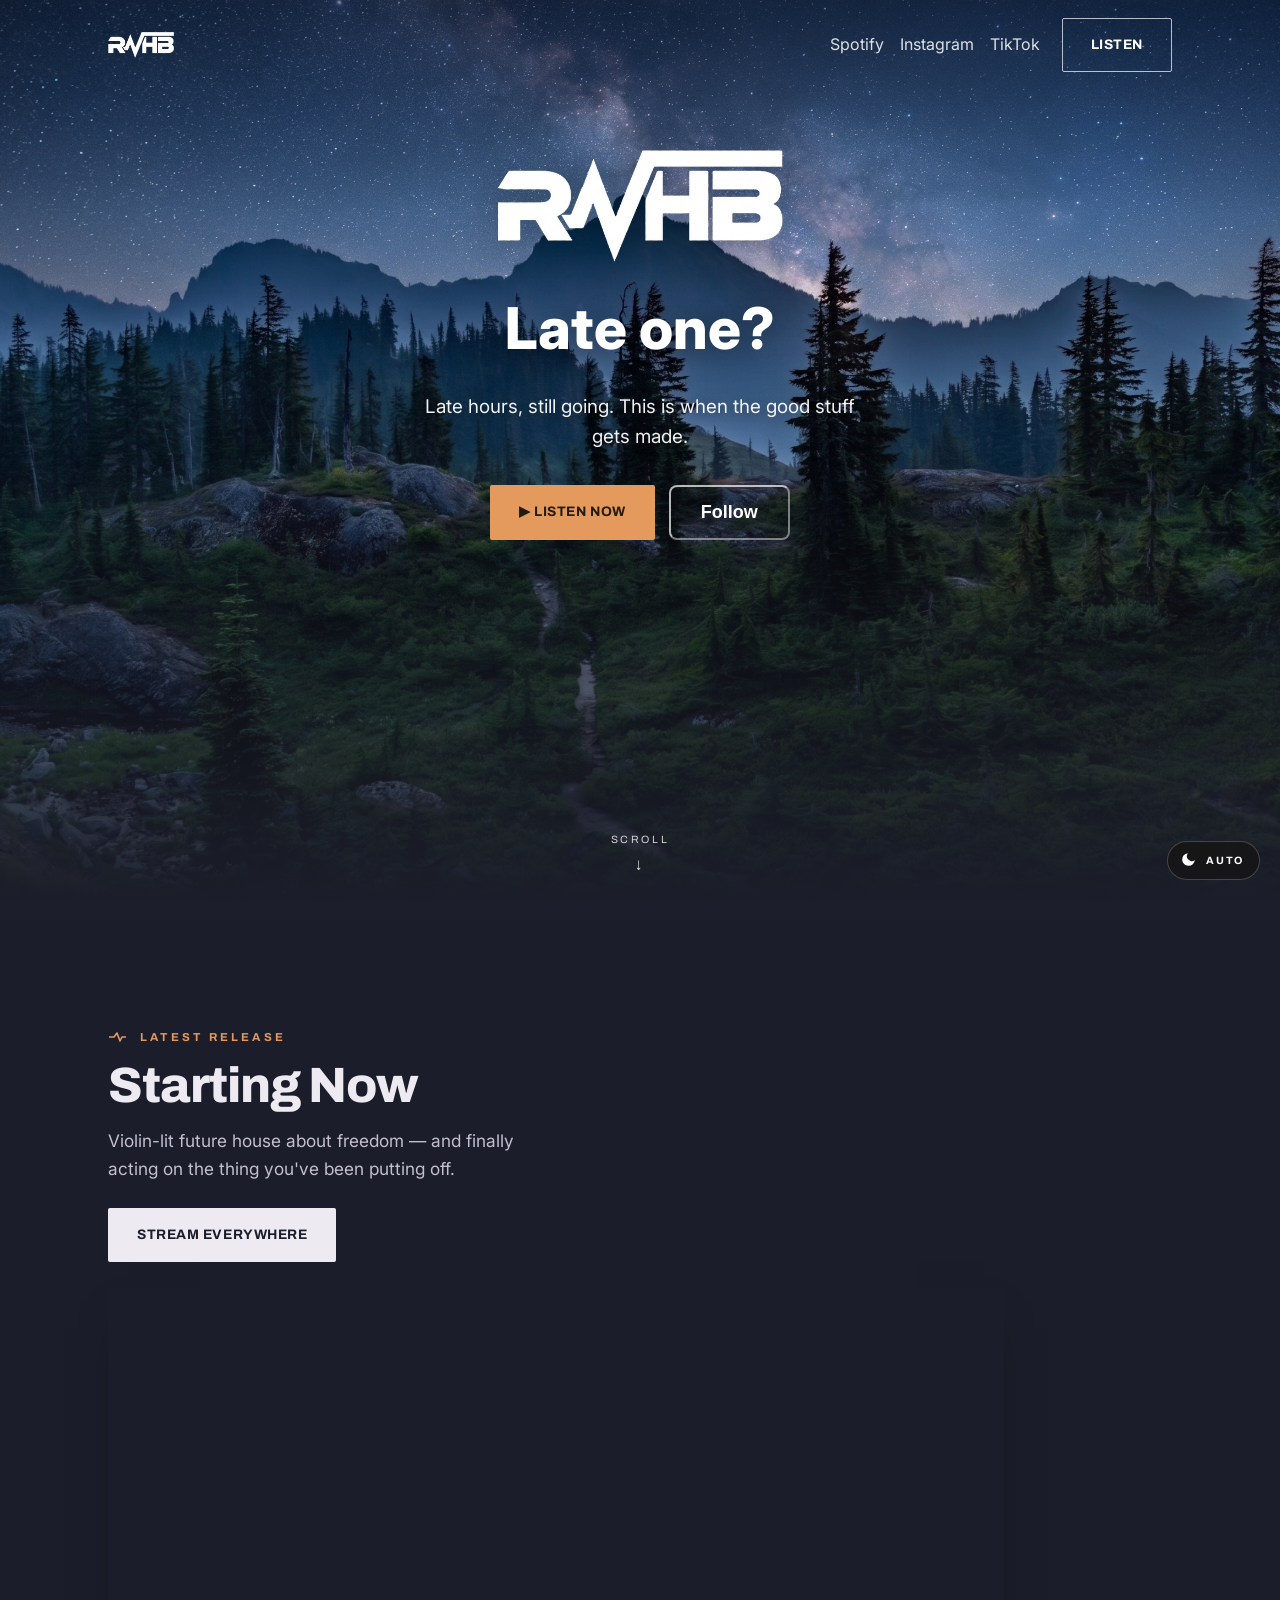
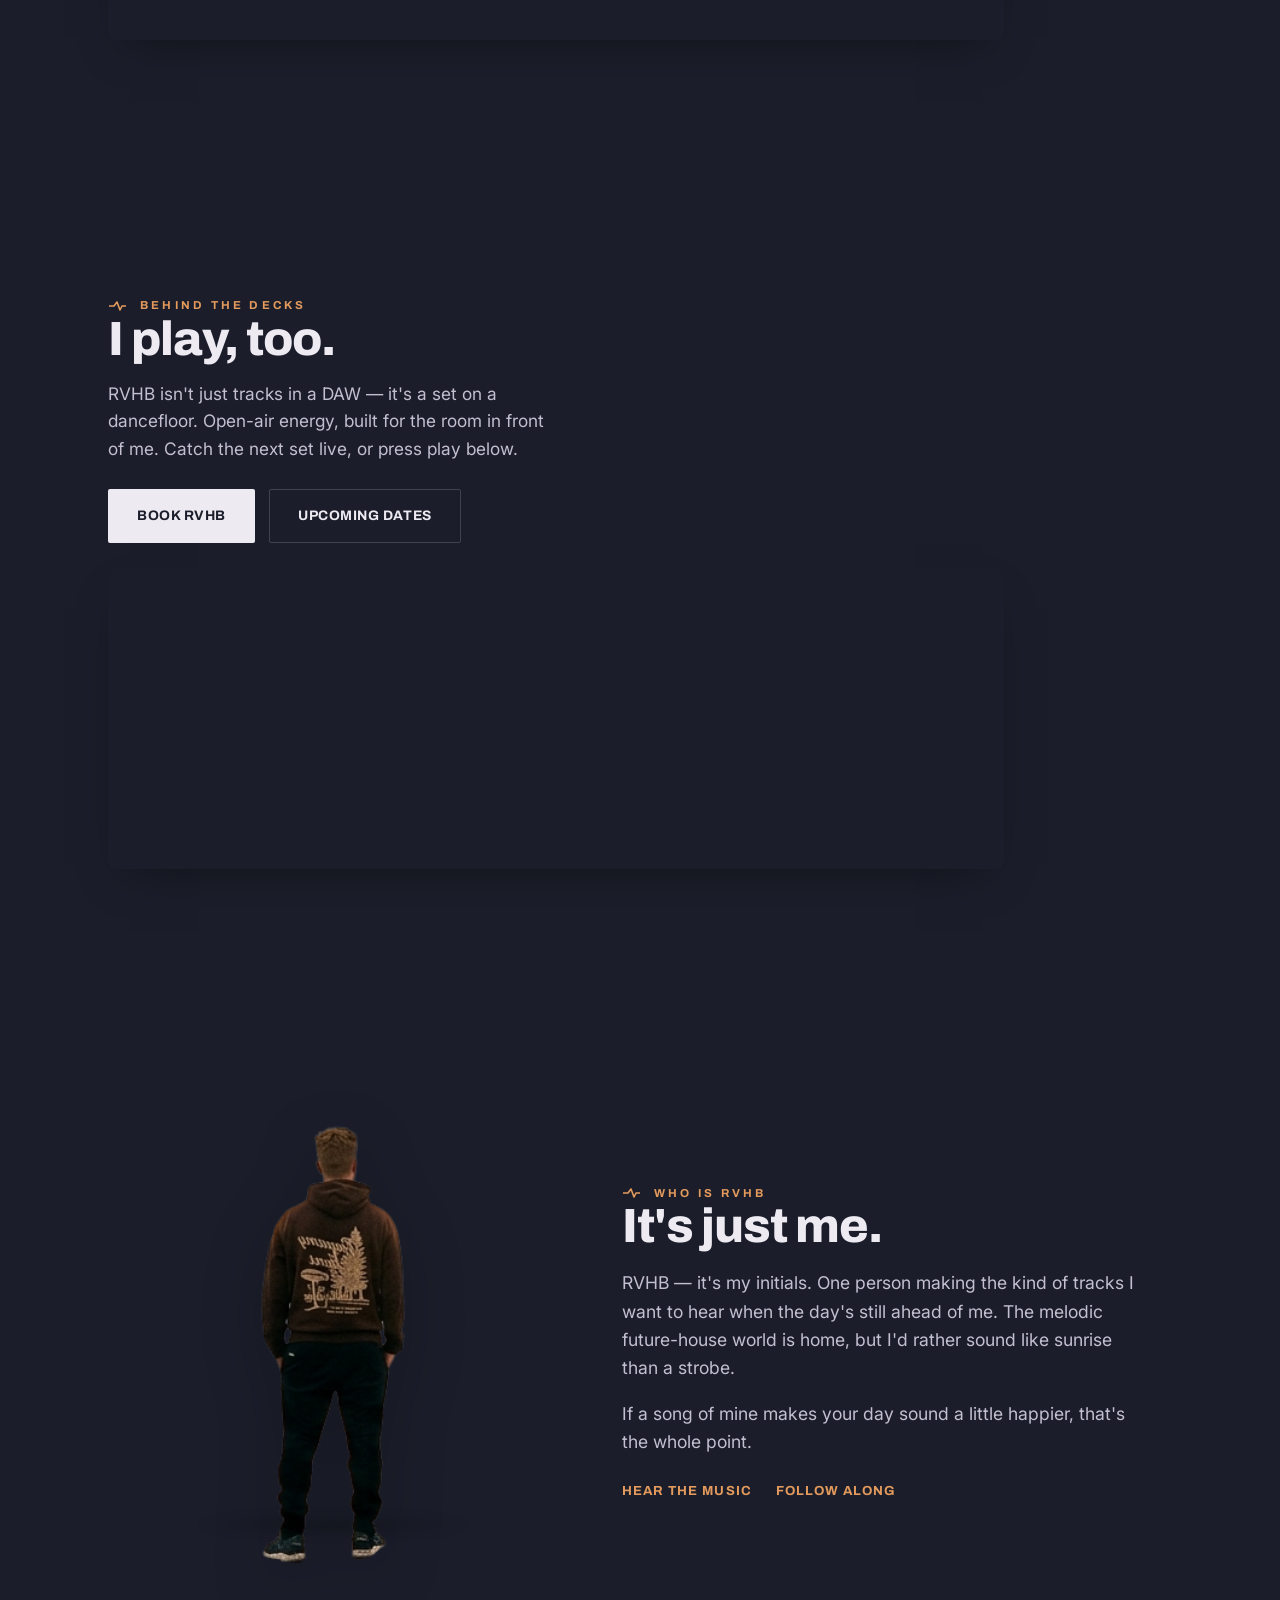
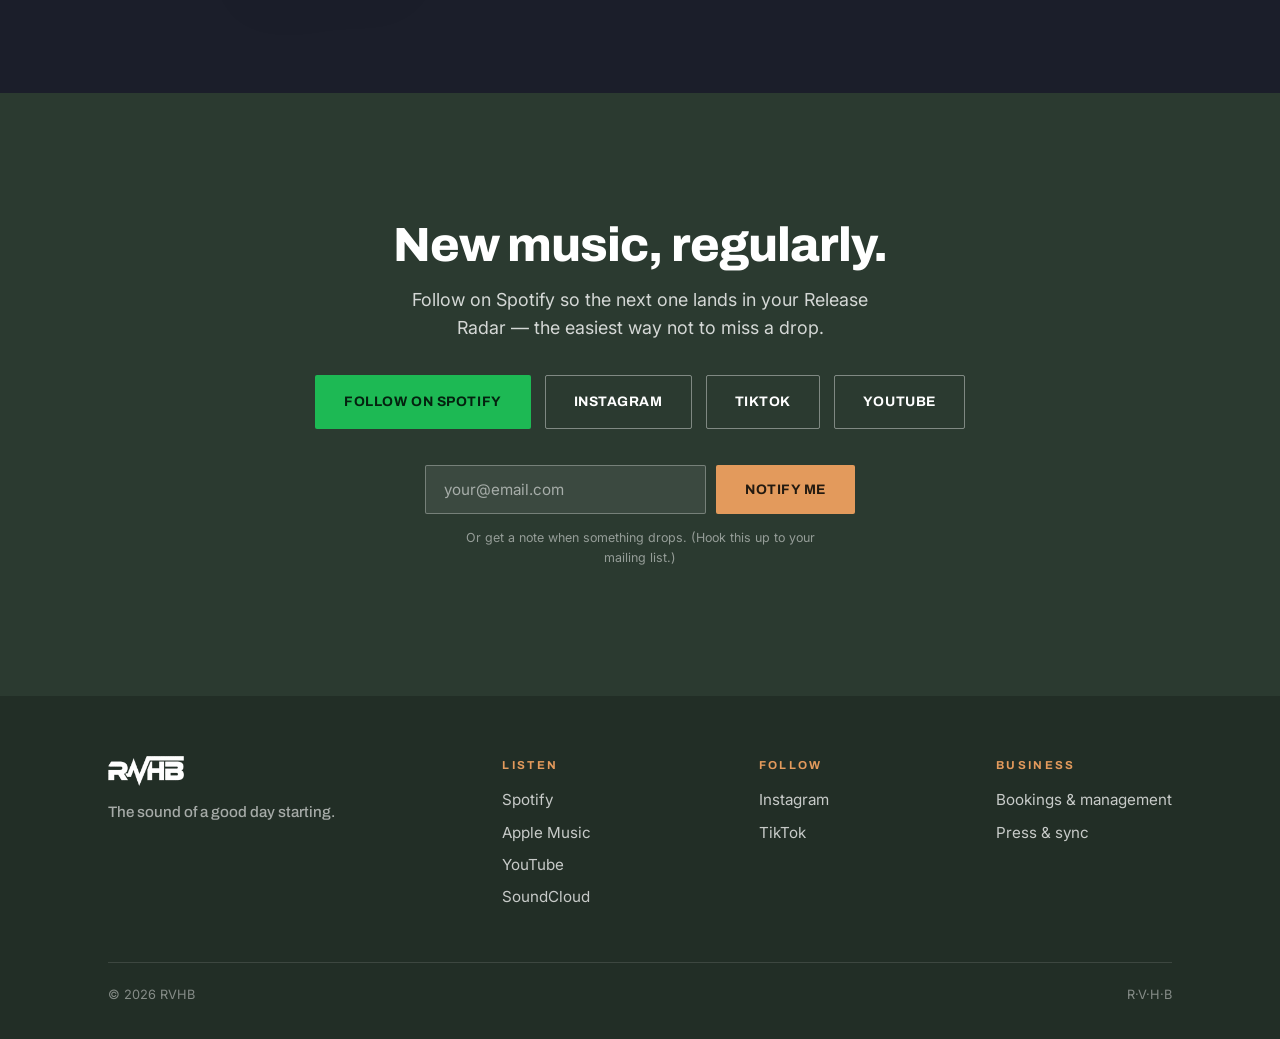
==== commit ddadac22: "Update index.html" ====
--- a/index.html
+++ b/index.html
@@ -192,17 +192,15 @@
     <p class="sub" id="subline">The day's wide open. Let's start it right.</p>
     <div class="hero-cta">
       <a class="btn btn-primary" href="#listen">▶ Listen now</a>
-      <a class="btn btn-ghost" href="#follow">Follow</a>
-
 <style>
   /* === STYLING VOOR DE FOLLOW KNOP === */
   .follow-btn {
-    background-color: #1DB954; /* Spotify groen als voorbeeld */
+    background-color: transparent; /* Spotify groen als voorbeeld */
     color: white;
     padding: 15px 30px;
     font-size: 18px;
     font-weight: bold;
-    border: none;
+    border-color: rgba(255,255,255,.7);
     border-radius: 8px;
     cursor: pointer;
     transition: background-color 0.3s ease;
@@ -287,8 +285,6 @@
 <div>
 
   <button id="openModalBtn" class="follow-btn">Follow</button>
-  <button id="openModalBtn" class="btn btn-ghost">Follow</button>
-
 
   <div id="followModal" class="modal">
     <div class="modal-content">
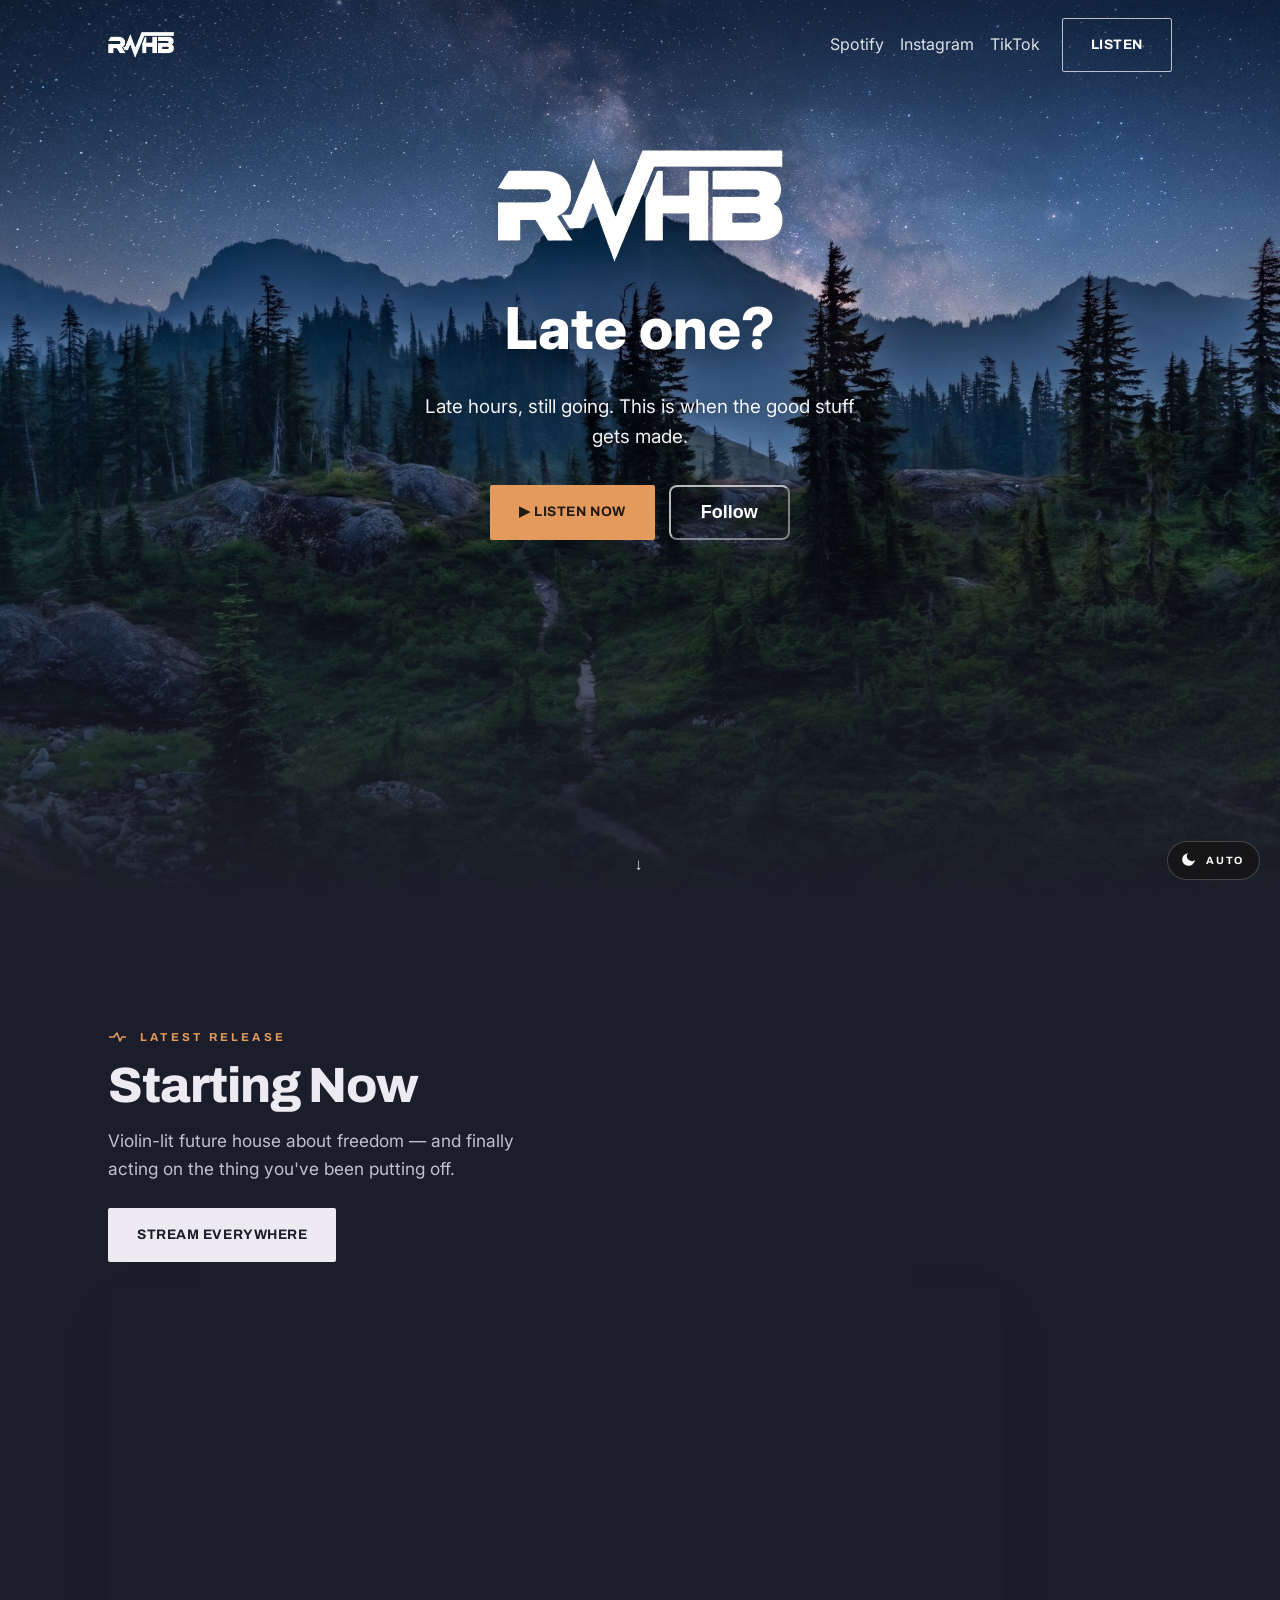
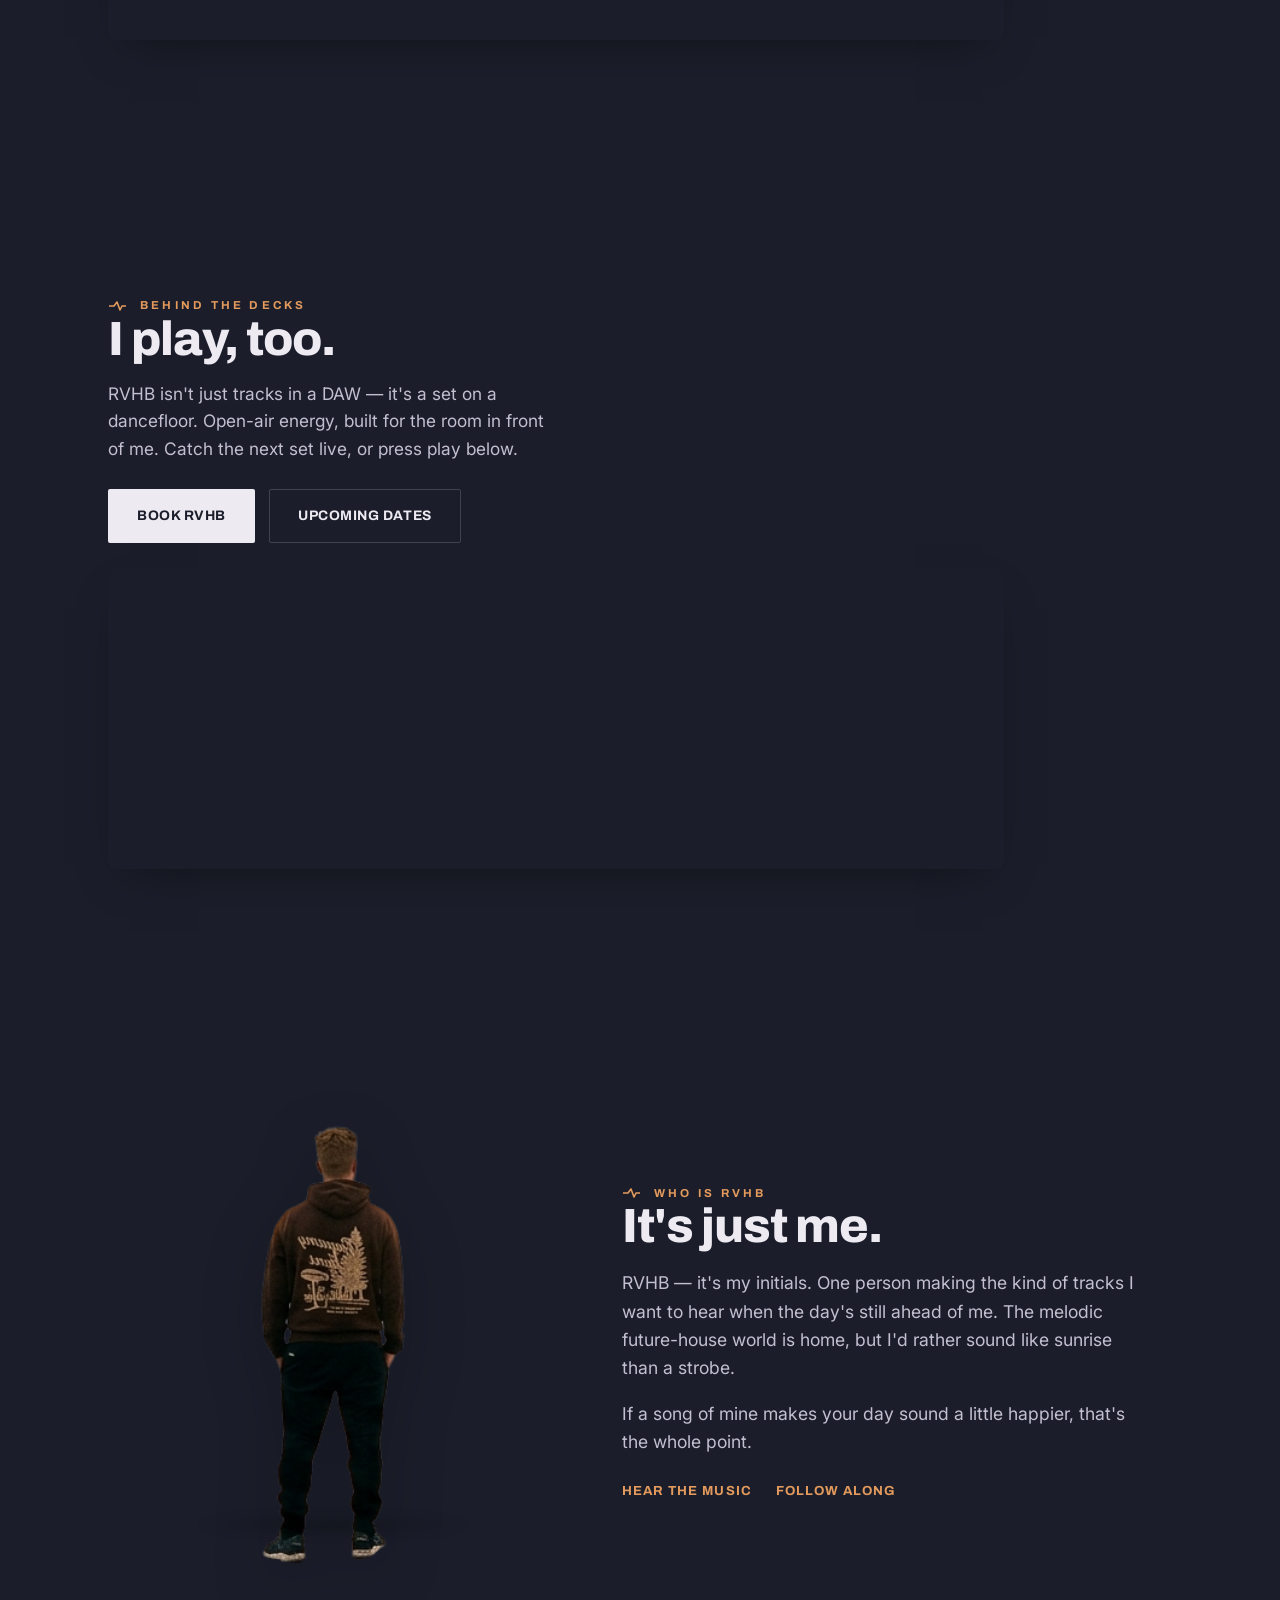
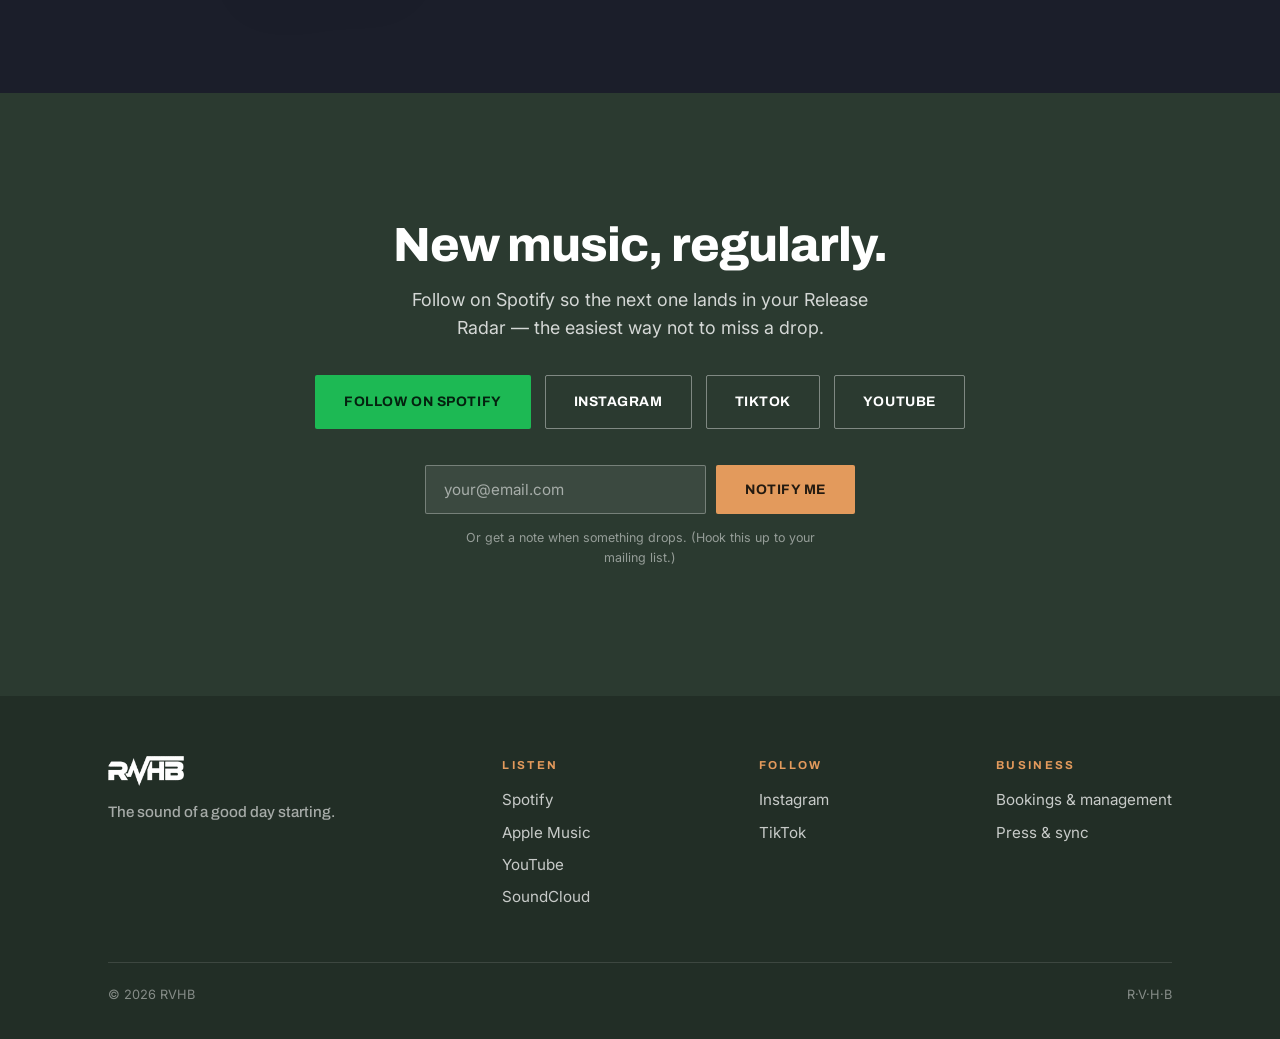
==== commit 44852110: "Update index.html" ====
--- a/index.html
+++ b/index.html
@@ -330,7 +330,7 @@
   </div>
 
 </div>
-  <div class="scrollcue">Scroll<span aria-hidden="true">↓</span></div>
+  <div class="scrollcue"><span aria-hidden="true">↓</span></div>
 </section>
 
 <button class="phase-toggle" id="phaseToggle" aria-label="Change time of day"><span id="phaseIcon"></span><span id="phaseLabel">Auto</span></button>
